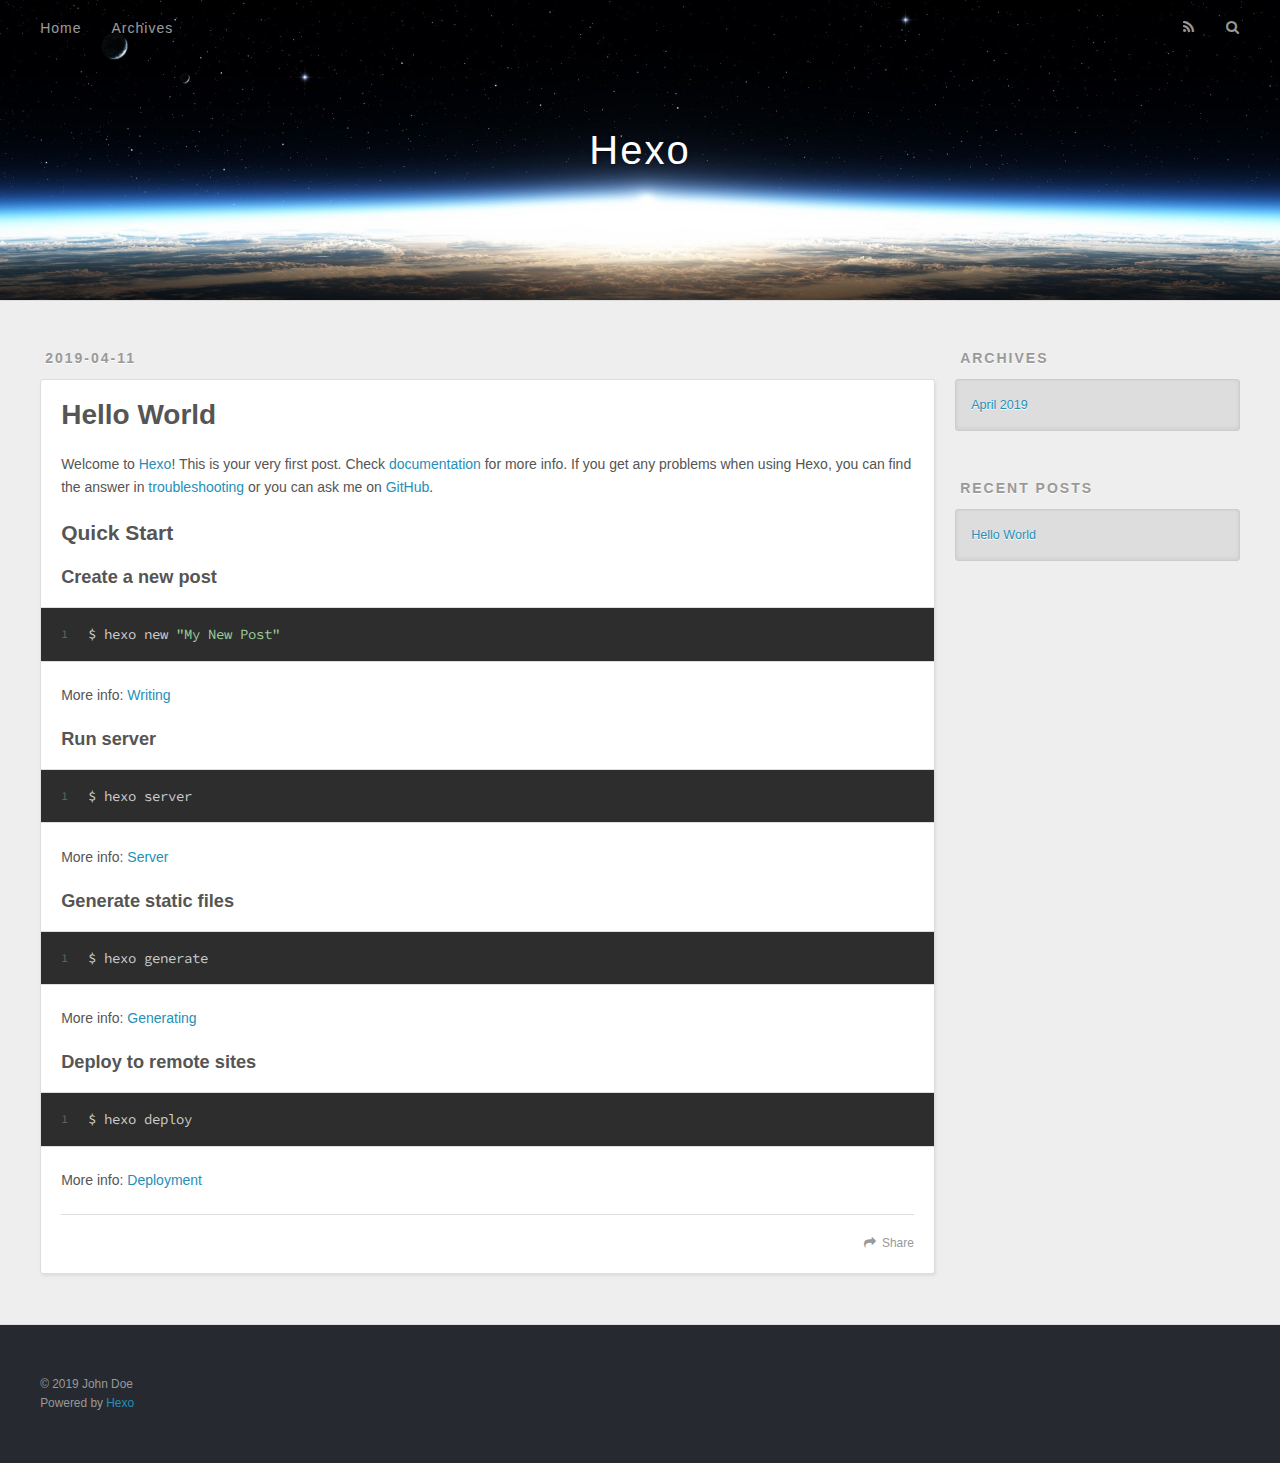
==== index.html @ 02d186f2 "Site updated: 2019-04-11 17:35:44" ====
<!DOCTYPE html>
<html>
<head><meta name="generator" content="Hexo 3.8.0">
  <meta charset="utf-8">
  

  
  <title>Hexo</title>
  <meta name="viewport" content="width=device-width, initial-scale=1, maximum-scale=1">
  <meta property="og:type" content="website">
<meta property="og:title" content="Hexo">
<meta property="og:url" content="http://yoursite.com/index.html">
<meta property="og:site_name" content="Hexo">
<meta property="og:locale" content="default">
<meta name="twitter:card" content="summary">
<meta name="twitter:title" content="Hexo">
  
    <link rel="alternate" href="/atom.xml" title="Hexo" type="application/atom+xml">
  
  
    <link rel="icon" href="/favicon.png">
  
  
    <link href="//fonts.googleapis.com/css?family=Source+Code+Pro" rel="stylesheet" type="text/css">
  
  <link rel="stylesheet" href="/css/style.css">
</head>
</html>
<body>
  <div id="container">
    <div id="wrap">
      <header id="header">
  <div id="banner"></div>
  <div id="header-outer" class="outer">
    <div id="header-title" class="inner">
      <h1 id="logo-wrap">
        <a href="/" id="logo">Hexo</a>
      </h1>
      
    </div>
    <div id="header-inner" class="inner">
      <nav id="main-nav">
        <a id="main-nav-toggle" class="nav-icon"></a>
        
          <a class="main-nav-link" href="/">Home</a>
        
          <a class="main-nav-link" href="/archives">Archives</a>
        
      </nav>
      <nav id="sub-nav">
        
          <a id="nav-rss-link" class="nav-icon" href="/atom.xml" title="RSS Feed"></a>
        
        <a id="nav-search-btn" class="nav-icon" title="Search"></a>
      </nav>
      <div id="search-form-wrap">
        <form action="//google.com/search" method="get" accept-charset="UTF-8" class="search-form"><input type="search" name="q" class="search-form-input" placeholder="Search"><button type="submit" class="search-form-submit">&#xF002;</button><input type="hidden" name="sitesearch" value="http://yoursite.com"></form>
      </div>
    </div>
  </div>
</header>
      <div class="outer">
        <section id="main">
  
    <article id="post-hello-world" class="article article-type-post" itemscope itemprop="blogPost">
  <div class="article-meta">
    <a href="/2019/04/11/hello-world/" class="article-date">
  <time datetime="2019-04-11T09:15:13.327Z" itemprop="datePublished">2019-04-11</time>
</a>
    
  </div>
  <div class="article-inner">
    
    
      <header class="article-header">
        
  
    <h1 itemprop="name">
      <a class="article-title" href="/2019/04/11/hello-world/">Hello World</a>
    </h1>
  

      </header>
    
    <div class="article-entry" itemprop="articleBody">
      
        <p>Welcome to <a href="https://hexo.io/" target="_blank" rel="noopener">Hexo</a>! This is your very first post. Check <a href="https://hexo.io/docs/" target="_blank" rel="noopener">documentation</a> for more info. If you get any problems when using Hexo, you can find the answer in <a href="https://hexo.io/docs/troubleshooting.html" target="_blank" rel="noopener">troubleshooting</a> or you can ask me on <a href="https://github.com/hexojs/hexo/issues" target="_blank" rel="noopener">GitHub</a>.</p>
<h2 id="Quick-Start"><a href="#Quick-Start" class="headerlink" title="Quick Start"></a>Quick Start</h2><h3 id="Create-a-new-post"><a href="#Create-a-new-post" class="headerlink" title="Create a new post"></a>Create a new post</h3><figure class="highlight bash"><table><tr><td class="gutter"><pre><span class="line">1</span><br></pre></td><td class="code"><pre><span class="line">$ hexo new <span class="string">"My New Post"</span></span><br></pre></td></tr></table></figure>
<p>More info: <a href="https://hexo.io/docs/writing.html" target="_blank" rel="noopener">Writing</a></p>
<h3 id="Run-server"><a href="#Run-server" class="headerlink" title="Run server"></a>Run server</h3><figure class="highlight bash"><table><tr><td class="gutter"><pre><span class="line">1</span><br></pre></td><td class="code"><pre><span class="line">$ hexo server</span><br></pre></td></tr></table></figure>
<p>More info: <a href="https://hexo.io/docs/server.html" target="_blank" rel="noopener">Server</a></p>
<h3 id="Generate-static-files"><a href="#Generate-static-files" class="headerlink" title="Generate static files"></a>Generate static files</h3><figure class="highlight bash"><table><tr><td class="gutter"><pre><span class="line">1</span><br></pre></td><td class="code"><pre><span class="line">$ hexo generate</span><br></pre></td></tr></table></figure>
<p>More info: <a href="https://hexo.io/docs/generating.html" target="_blank" rel="noopener">Generating</a></p>
<h3 id="Deploy-to-remote-sites"><a href="#Deploy-to-remote-sites" class="headerlink" title="Deploy to remote sites"></a>Deploy to remote sites</h3><figure class="highlight bash"><table><tr><td class="gutter"><pre><span class="line">1</span><br></pre></td><td class="code"><pre><span class="line">$ hexo deploy</span><br></pre></td></tr></table></figure>
<p>More info: <a href="https://hexo.io/docs/deployment.html" target="_blank" rel="noopener">Deployment</a></p>

      
    </div>
    <footer class="article-footer">
      <a data-url="http://yoursite.com/2019/04/11/hello-world/" data-id="cjucfrqxg00007n3fq38rl3dd" class="article-share-link">Share</a>
      
      
    </footer>
  </div>
  
</article>


  


</section>
        
          <aside id="sidebar">
  
    

  
    

  
    
  
    
  <div class="widget-wrap">
    <h3 class="widget-title">Archives</h3>
    <div class="widget">
      <ul class="archive-list"><li class="archive-list-item"><a class="archive-list-link" href="/archives/2019/04/">April 2019</a></li></ul>
    </div>
  </div>


  
    
  <div class="widget-wrap">
    <h3 class="widget-title">Recent Posts</h3>
    <div class="widget">
      <ul>
        
          <li>
            <a href="/2019/04/11/hello-world/">Hello World</a>
          </li>
        
      </ul>
    </div>
  </div>

  
</aside>
        
      </div>
      <footer id="footer">
  
  <div class="outer">
    <div id="footer-info" class="inner">
      &copy; 2019 John Doe<br>
      Powered by <a href="http://hexo.io/" target="_blank">Hexo</a>
    </div>
  </div>
</footer>
    </div>
    <nav id="mobile-nav">
  
    <a href="/" class="mobile-nav-link">Home</a>
  
    <a href="/archives" class="mobile-nav-link">Archives</a>
  
</nav>
    

<script src="//ajax.googleapis.com/ajax/libs/jquery/2.0.3/jquery.min.js"></script>


  <link rel="stylesheet" href="/fancybox/jquery.fancybox.css">
  <script src="/fancybox/jquery.fancybox.pack.js"></script>


<script src="/js/script.js"></script>



  </div>
</body>
</html>
---- css/style.css ----
body {
  width: 100%;
}
body:before,
body:after {
  content: "";
  display: table;
}
body:after {
  clear: both;
}
html,
body,
div,
span,
applet,
object,
iframe,
h1,
h2,
h3,
h4,
h5,
h6,
p,
blockquote,
pre,
a,
abbr,
acronym,
address,
big,
cite,
code,
del,
dfn,
em,
img,
ins,
kbd,
q,
s,
samp,
small,
strike,
strong,
sub,
sup,
tt,
var,
dl,
dt,
dd,
ol,
ul,
li,
fieldset,
form,
label,
legend,
table,
caption,
tbody,
tfoot,
thead,
tr,
th,
td {
  margin: 0;
  padding: 0;
  border: 0;
  outline: 0;
  font-weight: inherit;
  font-style: inherit;
  font-family: inherit;
  font-size: 100%;
  vertical-align: baseline;
}
body {
  line-height: 1;
  color: #000;
  background: #fff;
}
ol,
ul {
  list-style: none;
}
table {
  border-collapse: separate;
  border-spacing: 0;
  vertical-align: middle;
}
caption,
th,
td {
  text-align: left;
  font-weight: normal;
  vertical-align: middle;
}
a img {
  border: none;
}
input,
button {
  margin: 0;
  padding: 0;
}
input::-moz-focus-inner,
button::-moz-focus-inner {
  border: 0;
  padding: 0;
}
@font-face {
  font-family: FontAwesome;
  font-style: normal;
  font-weight: normal;
  src: url("fonts/fontawesome-webfont.eot?v=#4.0.3");
  src: url("fonts/fontawesome-webfont.eot?#iefix&v=#4.0.3") format("embedded-opentype"), url("fonts/fontawesome-webfont.woff?v=#4.0.3") format("woff"), url("fonts/fontawesome-webfont.ttf?v=#4.0.3") format("truetype"), url("fonts/fontawesome-webfont.svg#fontawesomeregular?v=#4.0.3") format("svg");
}
html,
body,
#container {
  height: 100%;
}
body {
  background: #eee;
  font: 14px -apple-system, BlinkMacSystemFont, "Segoe UI", "Roboto", "Oxygen", "Ubuntu", "Cantarell", "Fira Sans", "Droid Sans", "Helvetica Neue", sans-serif;
  -webkit-text-size-adjust: 100%;
}
.outer {
  max-width: 1220px;
  margin: 0 auto;
  padding: 0 20px;
}
.outer:before,
.outer:after {
  content: "";
  display: table;
}
.outer:after {
  clear: both;
}
.inner {
  display: inline;
  float: left;
  width: 98.33333333333333%;
  margin: 0 0.833333333333333%;
}
.left,
.alignleft {
  float: left;
}
.right,
.alignright {
  float: right;
}
.clear {
  clear: both;
}
#container {
  position: relative;
}
.mobile-nav-on {
  overflow: hidden;
}
#wrap {
  height: 100%;
  width: 100%;
  position: absolute;
  top: 0;
  left: 0;
  -webkit-transition: 0.2s ease-out;
  -moz-transition: 0.2s ease-out;
  -ms-transition: 0.2s ease-out;
  transition: 0.2s ease-out;
  z-index: 1;
  background: #eee;
}
.mobile-nav-on #wrap {
  left: 280px;
}
@media screen and (min-width: 768px) {
  #main {
    display: inline;
    float: left;
    width: 73.33333333333333%;
    margin: 0 0.833333333333333%;
  }
}
.article-date,
.article-category-link,
.archive-year,
.widget-title {
  text-decoration: none;
  text-transform: uppercase;
  letter-spacing: 2px;
  color: #999;
  margin-bottom: 1em;
  margin-left: 5px;
  line-height: 1em;
  text-shadow: 0 1px #fff;
  font-weight: bold;
}
.article-inner,
.archive-article-inner {
  background: #fff;
  -webkit-box-shadow: 1px 2px 3px #ddd;
  box-shadow: 1px 2px 3px #ddd;
  border: 1px solid #ddd;
  border-radius: 3px;
}
.article-entry h1,
.widget h1 {
  font-size: 2em;
}
.article-entry h2,
.widget h2 {
  font-size: 1.5em;
}
.article-entry h3,
.widget h3 {
  font-size: 1.3em;
}
.article-entry h4,
.widget h4 {
  font-size: 1.2em;
}
.article-entry h5,
.widget h5 {
  font-size: 1em;
}
.article-entry h6,
.widget h6 {
  font-size: 1em;
  color: #999;
}
.article-entry hr,
.widget hr {
  border: 1px dashed #ddd;
}
.article-entry strong,
.widget strong {
  font-weight: bold;
}
.article-entry em,
.widget em,
.article-entry cite,
.widget cite {
  font-style: italic;
}
.article-entry sup,
.widget sup,
.article-entry sub,
.widget sub {
  font-size: 0.75em;
  line-height: 0;
  position: relative;
  vertical-align: baseline;
}
.article-entry sup,
.widget sup {
  top: -0.5em;
}
.article-entry sub,
.widget sub {
  bottom: -0.2em;
}
.article-entry small,
.widget small {
  font-size: 0.85em;
}
.article-entry acronym,
.widget acronym,
.article-entry abbr,
.widget abbr {
  border-bottom: 1px dotted;
}
.article-entry ul,
.widget ul,
.article-entry ol,
.widget ol,
.article-entry dl,
.widget dl {
  margin: 0 20px;
  line-height: 1.6em;
}
.article-entry ul ul,
.widget ul ul,
.article-entry ol ul,
.widget ol ul,
.article-entry ul ol,
.widget ul ol,
.article-entry ol ol,
.widget ol ol {
  margin-top: 0;
  margin-bottom: 0;
}
.article-entry ul,
.widget ul {
  list-style: disc;
}
.article-entry ol,
.widget ol {
  list-style: decimal;
}
.article-entry dt,
.widget dt {
  font-weight: bold;
}
#header {
  height: 300px;
  position: relative;
  border-bottom: 1px solid #ddd;
}
#header:before,
#header:after {
  content: "";
  position: absolute;
  left: 0;
  right: 0;
  height: 40px;
}
#header:before {
  top: 0;
  background: -webkit-linear-gradient(rgba(0,0,0,0.2), transparent);
  background: -moz-linear-gradient(rgba(0,0,0,0.2), transparent);
  background: -ms-linear-gradient(rgba(0,0,0,0.2), transparent);
  background: linear-gradient(rgba(0,0,0,0.2), transparent);
}
#header:after {
  bottom: 0;
  background: -webkit-linear-gradient(transparent, rgba(0,0,0,0.2));
  background: -moz-linear-gradient(transparent, rgba(0,0,0,0.2));
  background: -ms-linear-gradient(transparent, rgba(0,0,0,0.2));
  background: linear-gradient(transparent, rgba(0,0,0,0.2));
}
#header-outer {
  height: 100%;
  position: relative;
}
#header-inner {
  position: relative;
  overflow: hidden;
}
#banner {
  position: absolute;
  top: 0;
  left: 0;
  width: 100%;
  height: 100%;
  background: url("images/banner.jpg") center #000;
  -webkit-background-size: cover;
  -moz-background-size: cover;
  background-size: cover;
  z-index: -1;
}
#header-title {
  text-align: center;
  height: 40px;
  position: absolute;
  top: 50%;
  left: 0;
  margin-top: -20px;
}
#logo,
#subtitle {
  text-decoration: none;
  color: #fff;
  font-weight: 300;
  text-shadow: 0 1px 4px rgba(0,0,0,0.3);
}
#logo {
  font-size: 40px;
  line-height: 40px;
  letter-spacing: 2px;
}
#subtitle {
  font-size: 16px;
  line-height: 16px;
  letter-spacing: 1px;
}
#subtitle-wrap {
  margin-top: 16px;
}
#main-nav {
  float: left;
  margin-left: -15px;
}
.nav-icon,
.main-nav-link {
  float: left;
  color: #fff;
  opacity: 0.6;
  text-decoration: none;
  text-shadow: 0 1px rgba(0,0,0,0.2);
  -webkit-transition: opacity 0.2s;
  -moz-transition: opacity 0.2s;
  -ms-transition: opacity 0.2s;
  transition: opacity 0.2s;
  display: block;
  padding: 20px 15px;
}
.nav-icon:hover,
.main-nav-link:hover {
  opacity: 1;
}
.nav-icon {
  font-family: FontAwesome;
  text-align: center;
  font-size: 14px;
  width: 14px;
  height: 14px;
  padding: 20px 15px;
  position: relative;
  cursor: pointer;
}
.main-nav-link {
  font-weight: 300;
  letter-spacing: 1px;
}
@media screen and (max-width: 479px) {
  .main-nav-link {
    display: none;
  }
}
#main-nav-toggle {
  display: none;
}
#main-nav-toggle:before {
  content: "\f0c9";
}
@media screen and (max-width: 479px) {
  #main-nav-toggle {
    display: block;
  }
}
#sub-nav {
  float: right;
  margin-right: -15px;
}
#nav-rss-link:before {
  content: "\f09e";
}
#nav-search-btn:before {
  content: "\f002";
}
#search-form-wrap {
  position: absolute;
  top: 15px;
  width: 150px;
  height: 30px;
  right: -150px;
  opacity: 0;
  -webkit-transition: 0.2s ease-out;
  -moz-transition: 0.2s ease-out;
  -ms-transition: 0.2s ease-out;
  transition: 0.2s ease-out;
}
#search-form-wrap.on {
  opacity: 1;
  right: 0;
}
@media screen and (max-width: 479px) {
  #search-form-wrap {
    width: 100%;
    right: -100%;
  }
}
.search-form {
  position: absolute;
  top: 0;
  left: 0;
  right: 0;
  background: #fff;
  padding: 5px 15px;
  border-radius: 15px;
  -webkit-box-shadow: 0 0 10px rgba(0,0,0,0.3);
  box-shadow: 0 0 10px rgba(0,0,0,0.3);
}
.search-form-input {
  border: none;
  background: none;
  color: #555;
  width: 100%;
  font: 13px -apple-system, BlinkMacSystemFont, "Segoe UI", "Roboto", "Oxygen", "Ubuntu", "Cantarell", "Fira Sans", "Droid Sans", "Helvetica Neue", sans-serif;
  outline: none;
}
.search-form-input::-webkit-search-results-decoration,
.search-form-input::-webkit-search-cancel-button {
  -webkit-appearance: none;
}
.search-form-submit {
  position: absolute;
  top: 50%;
  right: 10px;
  margin-top: -7px;
  font: 13px FontAwesome;
  border: none;
  background: none;
  color: #bbb;
  cursor: pointer;
}
.search-form-submit:hover,
.search-form-submit:focus {
  color: #777;
}
.article {
  margin: 50px 0;
}
.article-inner {
  overflow: hidden;
}
.article-meta:before,
.article-meta:after {
  content: "";
  display: table;
}
.article-meta:after {
  clear: both;
}
.article-date {
  float: left;
}
.article-category {
  float: left;
  line-height: 1em;
  color: #ccc;
  text-shadow: 0 1px #fff;
  margin-left: 8px;
}
.article-category:before {
  content: "\2022";
}
.article-category-link {
  margin: 0 12px 1em;
}
.article-header {
  padding: 20px 20px 0;
}
.article-title {
  text-decoration: none;
  font-size: 2em;
  font-weight: bold;
  color: #555;
  line-height: 1.1em;
  -webkit-transition: color 0.2s;
  -moz-transition: color 0.2s;
  -ms-transition: color 0.2s;
  transition: color 0.2s;
}
a.article-title:hover {
  color: #258fb8;
}
.article-entry {
  color: #555;
  padding: 0 20px;
}
.article-entry:before,
.article-entry:after {
  content: "";
  display: table;
}
.article-entry:after {
  clear: both;
}
.article-entry p,
.article-entry table {
  line-height: 1.6em;
  margin: 1.6em 0;
}
.article-entry h1,
.article-entry h2,
.article-entry h3,
.article-entry h4,
.article-entry h5,
.article-entry h6 {
  font-weight: bold;
}
.article-entry h1,
.article-entry h2,
.article-entry h3,
.article-entry h4,
.article-entry h5,
.article-entry h6 {
  line-height: 1.1em;
  margin: 1.1em 0;
}
.article-entry a {
  color: #258fb8;
  text-decoration: none;
}
.article-entry a:hover {
  text-decoration: underline;
}
.article-entry ul,
.article-entry ol,
.article-entry dl {
  margin-top: 1.6em;
  margin-bottom: 1.6em;
}
.article-entry img,
.article-entry video {
  max-width: 100%;
  height: auto;
  display: block;
  margin: auto;
}
.article-entry iframe {
  border: none;
}
.article-entry table {
  width: 100%;
  border-collapse: collapse;
  border-spacing: 0;
}
.article-entry th {
  font-weight: bold;
  border-bottom: 3px solid #ddd;
  padding-bottom: 0.5em;
}
.article-entry td {
  border-bottom: 1px solid #ddd;
  padding: 10px 0;
}
.article-entry blockquote {
  font-family: Georgia, "Times New Roman", serif;
  font-size: 1.4em;
  margin: 1.6em 20px;
  text-align: center;
}
.article-entry blockquote footer {
  font-size: 14px;
  margin: 1.6em 0;
  font-family: -apple-system, BlinkMacSystemFont, "Segoe UI", "Roboto", "Oxygen", "Ubuntu", "Cantarell", "Fira Sans", "Droid Sans", "Helvetica Neue", sans-serif;
}
.article-entry blockquote footer cite:before {
  content: "—";
  padding: 0 0.5em;
}
.article-entry .pullquote {
  text-align: left;
  width: 45%;
  margin: 0;
}
.article-entry .pullquote.left {
  margin-left: 0.5em;
  margin-right: 1em;
}
.article-entry .pullquote.right {
  margin-right: 0.5em;
  margin-left: 1em;
}
.article-entry .caption {
  color: #999;
  display: block;
  font-size: 0.9em;
  margin-top: 0.5em;
  position: relative;
  text-align: center;
}
.article-entry .video-container {
  position: relative;
  padding-top: 56.25%;
  height: 0;
  overflow: hidden;
}
.article-entry .video-container iframe,
.article-entry .video-container object,
.article-entry .video-container embed {
  position: absolute;
  top: 0;
  left: 0;
  width: 100%;
  height: 100%;
  margin-top: 0;
}
.article-more-link a {
  display: inline-block;
  line-height: 1em;
  padding: 6px 15px;
  border-radius: 15px;
  background: #eee;
  color: #999;
  text-shadow: 0 1px #fff;
  text-decoration: none;
}
.article-more-link a:hover {
  background: #258fb8;
  color: #fff;
  text-decoration: none;
  text-shadow: 0 1px #1e7293;
}
.article-footer {
  font-size: 0.85em;
  line-height: 1.6em;
  border-top: 1px solid #ddd;
  padding-top: 1.6em;
  margin: 0 20px 20px;
}
.article-footer:before,
.article-footer:after {
  content: "";
  display: table;
}
.article-footer:after {
  clear: both;
}
.article-footer a {
  color: #999;
  text-decoration: none;
}
.article-footer a:hover {
  color: #555;
}
.article-tag-list-item {
  float: left;
  margin-right: 10px;
}
.article-tag-list-link:before {
  content: "#";
}
.article-comment-link {
  float: right;
}
.article-comment-link:before {
  content: "\f075";
  font-family: FontAwesome;
  padding-right: 8px;
}
.article-share-link {
  cursor: pointer;
  float: right;
  margin-left: 20px;
}
.article-share-link:before {
  content: "\f064";
  font-family: FontAwesome;
  padding-right: 6px;
}
#article-nav {
  position: relative;
}
#article-nav:before,
#article-nav:after {
  content: "";
  display: table;
}
#article-nav:after {
  clear: both;
}
@media screen and (min-width: 768px) {
  #article-nav {
    margin: 50px 0;
  }
  #article-nav:before {
    width: 8px;
    height: 8px;
    position: absolute;
    top: 50%;
    left: 50%;
    margin-top: -4px;
    margin-left: -4px;
    content: "";
    border-radius: 50%;
    background: #ddd;
    -webkit-box-shadow: 0 1px 2px #fff;
    box-shadow: 0 1px 2px #fff;
  }
}
.article-nav-link-wrap {
  text-decoration: none;
  text-shadow: 0 1px #fff;
  color: #999;
  -webkit-box-sizing: border-box;
  -moz-box-sizing: border-box;
  box-sizing: border-box;
  margin-top: 50px;
  text-align: center;
  display: block;
}
.article-nav-link-wrap:hover {
  color: #555;
}
@media screen and (min-width: 768px) {
  .article-nav-link-wrap {
    width: 50%;
    margin-top: 0;
  }
}
@media screen and (min-width: 768px) {
  #article-nav-newer {
    float: left;
    text-align: right;
    padding-right: 20px;
  }
}
@media screen and (min-width: 768px) {
  #article-nav-older {
    float: right;
    text-align: left;
    padding-left: 20px;
  }
}
.article-nav-caption {
  text-transform: uppercase;
  letter-spacing: 2px;
  color: #ddd;
  line-height: 1em;
  font-weight: bold;
}
#article-nav-newer .article-nav-caption {
  margin-right: -2px;
}
.article-nav-title {
  font-size: 0.85em;
  line-height: 1.6em;
  margin-top: 0.5em;
}
.article-share-box {
  position: absolute;
  display: none;
  background: #fff;
  -webkit-box-shadow: 1px 2px 10px rgba(0,0,0,0.2);
  box-shadow: 1px 2px 10px rgba(0,0,0,0.2);
  border-radius: 3px;
  margin-left: -145px;
  overflow: hidden;
  z-index: 1;
}
.article-share-box.on {
  display: block;
}
.article-share-input {
  width: 100%;
  background: none;
  -webkit-box-sizing: border-box;
  -moz-box-sizing: border-box;
  box-sizing: border-box;
  font: 14px -apple-system, BlinkMacSystemFont, "Segoe UI", "Roboto", "Oxygen", "Ubuntu", "Cantarell", "Fira Sans", "Droid Sans", "Helvetica Neue", sans-serif;
  padding: 0 15px;
  color: #555;
  outline: none;
  border: 1px solid #ddd;
  border-radius: 3px 3px 0 0;
  height: 36px;
  line-height: 36px;
}
.article-share-links {
  background: #eee;
}
.article-share-links:before,
.article-share-links:after {
  content: "";
  display: table;
}
.article-share-links:after {
  clear: both;
}
.article-share-twitter,
.article-share-facebook,
.article-share-pinterest,
.article-share-google {
  width: 50px;
  height: 36px;
  display: block;
  float: left;
  position: relative;
  color: #999;
  text-shadow: 0 1px #fff;
}
.article-share-twitter:before,
.article-share-facebook:before,
.article-share-pinterest:before,
.article-share-google:before {
  font-size: 20px;
  font-family: FontAwesome;
  width: 20px;
  height: 20px;
  position: absolute;
  top: 50%;
  left: 50%;
  margin-top: -10px;
  margin-left: -10px;
  text-align: center;
}
.article-share-twitter:hover,
.article-share-facebook:hover,
.article-share-pinterest:hover,
.article-share-google:hover {
  color: #fff;
}
.article-share-twitter:before {
  content: "\f099";
}
.article-share-twitter:hover {
  background: #00aced;
  text-shadow: 0 1px #008abe;
}
.article-share-facebook:before {
  content: "\f09a";
}
.article-share-facebook:hover {
  background: #3b5998;
  text-shadow: 0 1px #2f477a;
}
.article-share-pinterest:before {
  content: "\f0d2";
}
.article-share-pinterest:hover {
  background: #cb2027;
  text-shadow: 0 1px #a21a1f;
}
.article-share-google:before {
  content: "\f0d5";
}
.article-share-google:hover {
  background: #dd4b39;
  text-shadow: 0 1px #be3221;
}
.article-gallery {
  background: #000;
  position: relative;
}
.article-gallery-photos {
  position: relative;
  overflow: hidden;
}
.article-gallery-img {
  display: none;
  max-width: 100%;
}
.article-gallery-img:first-child {
  display: block;
}
.article-gallery-img.loaded {
  position: absolute;
  display: block;
}
.article-gallery-img img {
  display: block;
  max-width: 100%;
  margin: 0 auto;
}
#comments {
  background: #fff;
  -webkit-box-shadow: 1px 2px 3px #ddd;
  box-shadow: 1px 2px 3px #ddd;
  padding: 20px;
  border: 1px solid #ddd;
  border-radius: 3px;
  margin: 50px 0;
}
#comments a {
  color: #258fb8;
}
.archives-wrap {
  margin: 50px 0;
}
.archives:before,
.archives:after {
  content: "";
  display: table;
}
.archives:after {
  clear: both;
}
.archive-year-wrap {
  margin-bottom: 1em;
}
.archives {
  -webkit-column-gap: 10px;
  -moz-column-gap: 10px;
  column-gap: 10px;
}
@media screen and (min-width: 480px) and (max-width: 767px) {
  .archives {
    -webkit-column-count: 2;
    -moz-column-count: 2;
    column-count: 2;
  }
}
@media screen and (min-width: 768px) {
  .archives {
    -webkit-column-count: 3;
    -moz-column-count: 3;
    column-count: 3;
  }
}
.archive-article {
  -webkit-column-break-inside: avoid;
  page-break-inside: avoid;
  overflow: hidden;
  break-inside: avoid-column;
}
.archive-article-inner {
  padding: 10px;
  margin-bottom: 15px;
}
.archive-article-title {
  text-decoration: none;
  font-weight: bold;
  color: #555;
  -webkit-transition: color 0.2s;
  -moz-transition: color 0.2s;
  -ms-transition: color 0.2s;
  transition: color 0.2s;
  line-height: 1.6em;
}
.archive-article-title:hover {
  color: #258fb8;
}
.archive-article-footer {
  margin-top: 1em;
}
.archive-article-date {
  color: #999;
  text-decoration: none;
  font-size: 0.85em;
  line-height: 1em;
  margin-bottom: 0.5em;
  display: block;
}
#page-nav {
  margin: 50px auto;
  background: #fff;
  -webkit-box-shadow: 1px 2px 3px #ddd;
  box-shadow: 1px 2px 3px #ddd;
  border: 1px solid #ddd;
  border-radius: 3px;
  text-align: center;
  color: #999;
  overflow: hidden;
}
#page-nav:before,
#page-nav:after {
  content: "";
  display: table;
}
#page-nav:after {
  clear: both;
}
#page-nav a,
#page-nav span {
  padding: 10px 20px;
  line-height: 1;
  height: 2ex;
}
#page-nav a {
  color: #999;
  text-decoration: none;
}
#page-nav a:hover {
  background: #999;
  color: #fff;
}
#page-nav .prev {
  float: left;
}
#page-nav .next {
  float: right;
}
#page-nav .page-number {
  display: inline-block;
}
@media screen and (max-width: 479px) {
  #page-nav .page-number {
    display: none;
  }
}
#page-nav .current {
  color: #555;
  font-weight: bold;
}
#page-nav .space {
  color: #ddd;
}
#footer {
  background: #262a30;
  padding: 50px 0;
  border-top: 1px solid #ddd;
  color: #999;
}
#footer a {
  color: #258fb8;
  text-decoration: none;
}
#footer a:hover {
  text-decoration: underline;
}
#footer-info {
  line-height: 1.6em;
  font-size: 0.85em;
}
.article-entry pre,
.article-entry .highlight {
  background: #2d2d2d;
  margin: 0 -20px;
  padding: 15px 20px;
  border-style: solid;
  border-color: #ddd;
  border-width: 1px 0;
  overflow: auto;
  color: #ccc;
  line-height: 22.400000000000002px;
}
.article-entry .highlight .gutter pre,
.article-entry .gist .gist-file .gist-data .line-numbers {
  color: #666;
  font-size: 0.85em;
}
.article-entry pre,
.article-entry code {
  font-family: "Source Code Pro", Consolas, Monaco, Menlo, Consolas, monospace;
}
.article-entry code {
  background: #eee;
  text-shadow: 0 1px #fff;
  padding: 0 0.3em;
}
.article-entry pre code {
  background: none;
  text-shadow: none;
  padding: 0;
}
.article-entry .highlight pre {
  border: none;
  margin: 0;
  padding: 0;
}
.article-entry .highlight table {
  margin: 0;
  width: auto;
}
.article-entry .highlight td {
  border: none;
  padding: 0;
}
.article-entry .highlight figcaption {
  font-size: 0.85em;
  color: #999;
  line-height: 1em;
  margin-bottom: 1em;
}
.article-entry .highlight figcaption:before,
.article-entry .highlight figcaption:after {
  content: "";
  display: table;
}
.article-entry .highlight figcaption:after {
  clear: both;
}
.article-entry .highlight figcaption a {
  float: right;
}
.article-entry .highlight .gutter pre {
  text-align: right;
  padding-right: 20px;
}
.article-entry .highlight .line {
  height: 22.400000000000002px;
}
.article-entry .highlight .line.marked {
  background: #515151;
}
.article-entry .gist {
  margin: 0 -20px;
  border-style: solid;
  border-color: #ddd;
  border-width: 1px 0;
  background: #2d2d2d;
  padding: 15px 20px 15px 0;
}
.article-entry .gist .gist-file {
  border: none;
  font-family: "Source Code Pro", Consolas, Monaco, Menlo, Consolas, monospace;
  margin: 0;
}
.article-entry .gist .gist-file .gist-data {
  background: none;
  border: none;
}
.article-entry .gist .gist-file .gist-data .line-numbers {
  background: none;
  border: none;
  padding: 0 20px 0 0;
}
.article-entry .gist .gist-file .gist-data .line-data {
  padding: 0 !important;
}
.article-entry .gist .gist-file .highlight {
  margin: 0;
  padding: 0;
  border: none;
}
.article-entry .gist .gist-file .gist-meta {
  background: #2d2d2d;
  color: #999;
  font: 0.85em -apple-system, BlinkMacSystemFont, "Segoe UI", "Roboto", "Oxygen", "Ubuntu", "Cantarell", "Fira Sans", "Droid Sans", "Helvetica Neue", sans-serif;
  text-shadow: 0 0;
  padding: 0;
  margin-top: 1em;
  margin-left: 20px;
}
.article-entry .gist .gist-file .gist-meta a {
  color: #258fb8;
  font-weight: normal;
}
.article-entry .gist .gist-file .gist-meta a:hover {
  text-decoration: underline;
}
pre .comment,
pre .title {
  color: #999;
}
pre .variable,
pre .attribute,
pre .tag,
pre .regexp,
pre .ruby .constant,
pre .xml .tag .title,
pre .xml .pi,
pre .xml .doctype,
pre .html .doctype,
pre .css .id,
pre .css .class,
pre .css .pseudo {
  color: #f2777a;
}
pre .number,
pre .preprocessor,
pre .built_in,
pre .literal,
pre .params,
pre .constant {
  color: #f99157;
}
pre .class,
pre .ruby .class .title,
pre .css .rules .attribute {
  color: #9c9;
}
pre .string,
pre .value,
pre .inheritance,
pre .header,
pre .ruby .symbol,
pre .xml .cdata {
  color: #9c9;
}
pre .css .hexcolor {
  color: #6cc;
}
pre .function,
pre .python .decorator,
pre .python .title,
pre .ruby .function .title,
pre .ruby .title .keyword,
pre .perl .sub,
pre .javascript .title,
pre .coffeescript .title {
  color: #69c;
}
pre .keyword,
pre .javascript .function {
  color: #c9c;
}
@media screen and (max-width: 479px) {
  #mobile-nav {
    position: absolute;
    top: 0;
    left: 0;
    width: 280px;
    height: 100%;
    background: #191919;
    border-right: 1px solid #fff;
  }
}
@media screen and (max-width: 479px) {
  .mobile-nav-link {
    display: block;
    color: #999;
    text-decoration: none;
    padding: 15px 20px;
    font-weight: bold;
  }
  .mobile-nav-link:hover {
    color: #fff;
  }
}
@media screen and (min-width: 768px) {
  #sidebar {
    display: inline;
    float: left;
    width: 23.333333333333332%;
    margin: 0 0.833333333333333%;
  }
}
.widget-wrap {
  margin: 50px 0;
}
.widget {
  color: #777;
  text-shadow: 0 1px #fff;
  background: #ddd;
  -webkit-box-shadow: 0 -1px 4px #ccc inset;
  box-shadow: 0 -1px 4px #ccc inset;
  border: 1px solid #ccc;
  padding: 15px;
  border-radius: 3px;
}
.widget a {
  color: #258fb8;
  text-decoration: none;
}
.widget a:hover {
  text-decoration: underline;
}
.widget ul ul,
.widget ol ul,
.widget dl ul,
.widget ul ol,
.widget ol ol,
.widget dl ol,
.widget ul dl,
.widget ol dl,
.widget dl dl {
  margin-left: 15px;
  list-style: disc;
}
.widget {
  line-height: 1.6em;
  word-wrap: break-word;
  font-size: 0.9em;
}
.widget ul,
.widget ol {
  list-style: none;
  margin: 0;
}
.widget ul ul,
.widget ol ul,
.widget ul ol,
.widget ol ol {
  margin: 0 20px;
}
.widget ul ul,
.widget ol ul {
  list-style: disc;
}
.widget ul ol,
.widget ol ol {
  list-style: decimal;
}
.category-list-count,
.tag-list-count,
.archive-list-count {
  padding-left: 5px;
  color: #999;
  font-size: 0.85em;
}
.category-list-count:before,
.tag-list-count:before,
.archive-list-count:before {
  content: "(";
}
.category-list-count:after,
.tag-list-count:after,
.archive-list-count:after {
  content: ")";
}
.tagcloud a {
  margin-right: 5px;
  display: inline-block;
}
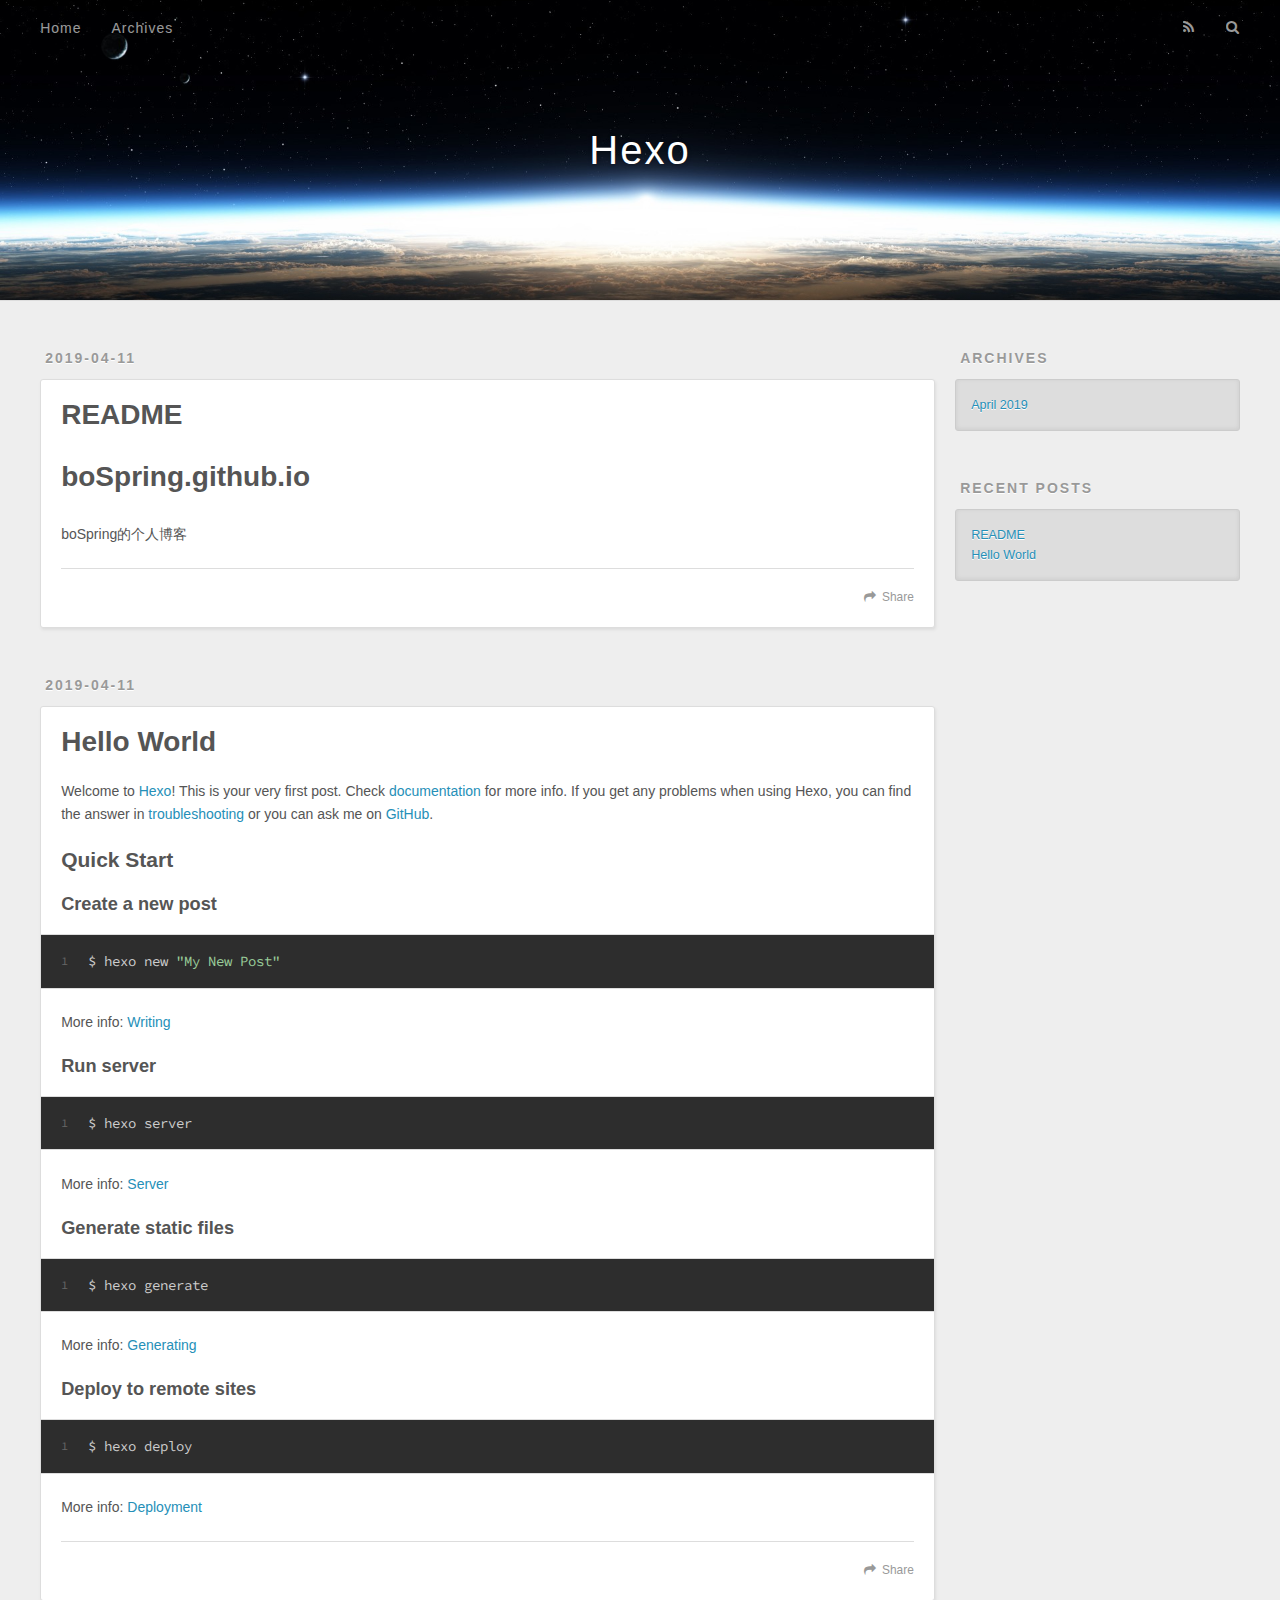
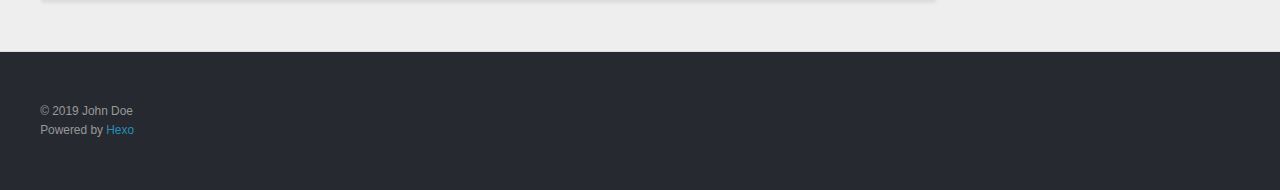
==== commit 1f5421dd: "Site updated: 2019-04-11 17:50:08" ====
--- a/index.html
+++ b/index.html
@@ -62,6 +62,43 @@
       <div class="outer">
         <section id="main">
   
+    <article id="post-README" class="article article-type-post" itemscope itemprop="blogPost">
+  <div class="article-meta">
+    <a href="/2019/04/11/README/" class="article-date">
+  <time datetime="2019-04-11T09:45:53.000Z" itemprop="datePublished">2019-04-11</time>
+</a>
+    
+  </div>
+  <div class="article-inner">
+    
+    
+      <header class="article-header">
+        
+  
+    <h1 itemprop="name">
+      <a class="article-title" href="/2019/04/11/README/">README</a>
+    </h1>
+  
+
+      </header>
+    
+    <div class="article-entry" itemprop="articleBody">
+      
+        <h1 id="boSpring-github-io"><a href="#boSpring-github-io" class="headerlink" title="boSpring.github.io"></a>boSpring.github.io</h1><p>boSpring的个人博客</p>
+
+      
+    </div>
+    <footer class="article-footer">
+      <a data-url="http://yoursite.com/2019/04/11/README/" data-id="cjucgnf0c0000ky3fq3ng7v50" class="article-share-link">Share</a>
+      
+      
+    </footer>
+  </div>
+  
+</article>
+
+
+  
     <article id="post-hello-world" class="article article-type-post" itemscope itemprop="blogPost">
   <div class="article-meta">
     <a href="/2019/04/11/hello-world/" class="article-date">
@@ -97,7 +134,7 @@
       
     </div>
     <footer class="article-footer">
-      <a data-url="http://yoursite.com/2019/04/11/hello-world/" data-id="cjucfrqxg00007n3fq38rl3dd" class="article-share-link">Share</a>
+      <a data-url="http://yoursite.com/2019/04/11/hello-world/" data-id="cjucgnf0h0001ky3fcwg86pxt" class="article-share-link">Share</a>
       
       
     </footer>
@@ -138,6 +175,10 @@
       <ul>
         
           <li>
+            <a href="/2019/04/11/README/">README</a>
+          </li>
+        
+          <li>
             <a href="/2019/04/11/hello-world/">Hello World</a>
           </li>
         
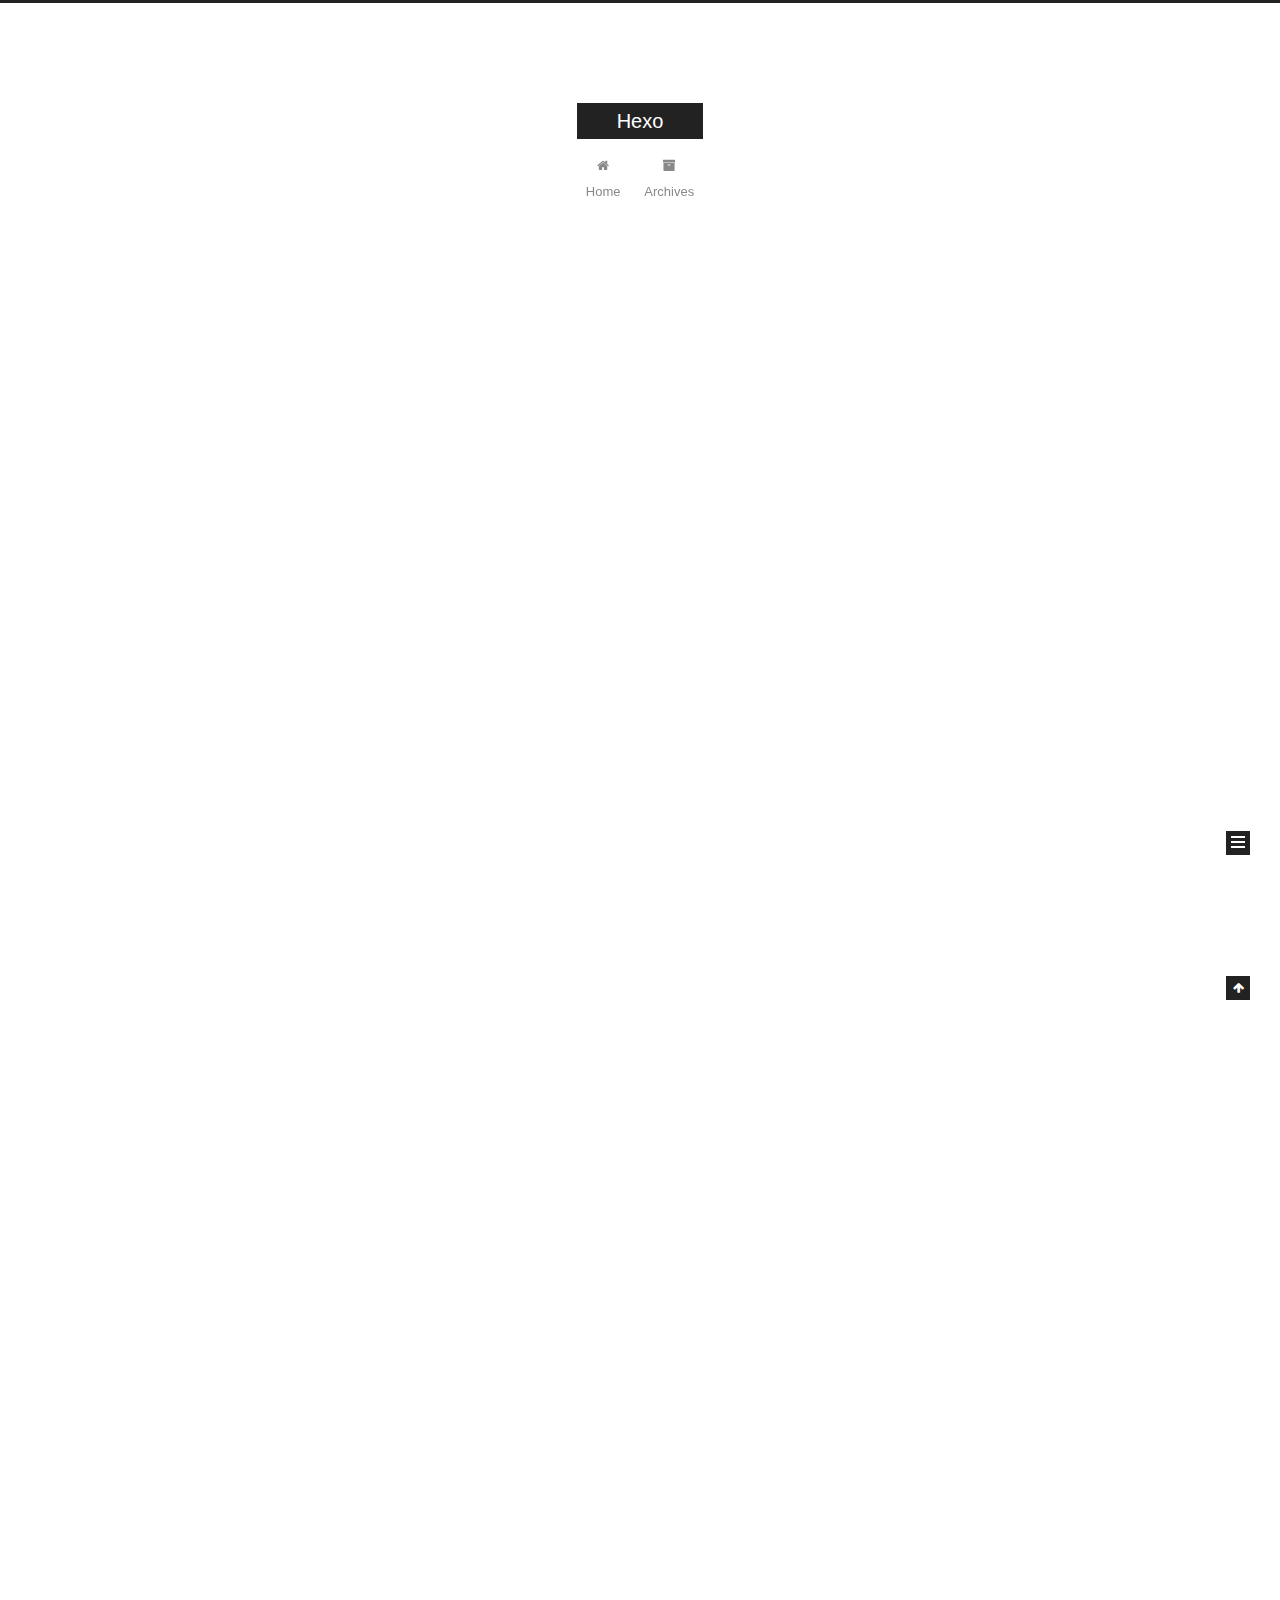
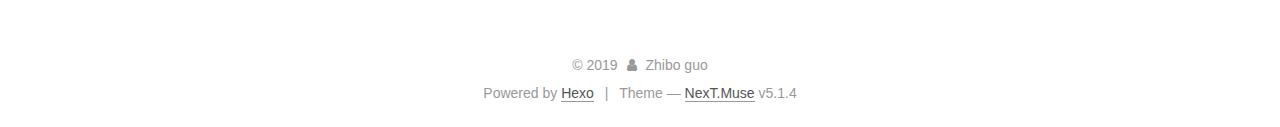
==== commit a8164c96: "Site updated: 2019-04-11 17:57:38" ====
--- a/index.html
+++ b/index.html
@@ -1,127 +1,426 @@
 <!DOCTYPE html>
-<html>
+
+
+
+  
+
+
+<html class="theme-next muse use-motion" lang="chinese">
 <head><meta name="generator" content="Hexo 3.8.0">
-  <meta charset="utf-8">
-  
-
-  
-  <title>Hexo</title>
-  <meta name="viewport" content="width=device-width, initial-scale=1, maximum-scale=1">
-  <meta property="og:type" content="website">
+  <meta charset="UTF-8">
+<meta http-equiv="X-UA-Compatible" content="IE=edge">
+<meta name="viewport" content="width=device-width, initial-scale=1, maximum-scale=1">
+<meta name="theme-color" content="#222">
+
+
+
+
+
+
+
+
+
+<meta http-equiv="Cache-Control" content="no-transform">
+<meta http-equiv="Cache-Control" content="no-siteapp">
+
+
+
+
+
+
+
+
+
+
+
+
+
+
+
+
+  
+  
+  <link href="/lib/fancybox/source/jquery.fancybox.css?v=2.1.5" rel="stylesheet" type="text/css">
+
+
+
+
+
+
+
+<link href="/lib/font-awesome/css/font-awesome.min.css?v=4.6.2" rel="stylesheet" type="text/css">
+
+<link href="/css/main.css?v=5.1.4" rel="stylesheet" type="text/css">
+
+
+  <link rel="apple-touch-icon" sizes="180x180" href="/images/apple-touch-icon-next.png?v=5.1.4">
+
+
+  <link rel="icon" type="image/png" sizes="32x32" href="/images/favicon-32x32-next.png?v=5.1.4">
+
+
+  <link rel="icon" type="image/png" sizes="16x16" href="/images/favicon-16x16-next.png?v=5.1.4">
+
+
+  <link rel="mask-icon" href="/images/logo.svg?v=5.1.4" color="#222">
+
+
+
+
+
+  <meta name="keywords" content="Hexo, NexT">
+
+
+
+
+
+
+
+
+
+
+<meta property="og:type" content="website">
 <meta property="og:title" content="Hexo">
 <meta property="og:url" content="http://yoursite.com/index.html">
 <meta property="og:site_name" content="Hexo">
-<meta property="og:locale" content="default">
+<meta property="og:locale" content="chinese">
 <meta name="twitter:card" content="summary">
 <meta name="twitter:title" content="Hexo">
-  
-    <link rel="alternate" href="/atom.xml" title="Hexo" type="application/atom+xml">
-  
-  
-    <link rel="icon" href="/favicon.png">
-  
-  
-    <link href="//fonts.googleapis.com/css?family=Source+Code+Pro" rel="stylesheet" type="text/css">
-  
-  <link rel="stylesheet" href="/css/style.css">
+
+
+
+<script type="text/javascript" id="hexo.configurations">
+  var NexT = window.NexT || {};
+  var CONFIG = {
+    root: '/',
+    scheme: 'Muse',
+    version: '5.1.4',
+    sidebar: {"position":"left","display":"post","offset":12,"b2t":false,"scrollpercent":false,"onmobile":false},
+    fancybox: true,
+    tabs: true,
+    motion: {"enable":true,"async":false,"transition":{"post_block":"fadeIn","post_header":"slideDownIn","post_body":"slideDownIn","coll_header":"slideLeftIn","sidebar":"slideUpIn"}},
+    duoshuo: {
+      userId: '0',
+      author: 'Author'
+    },
+    algolia: {
+      applicationID: '',
+      apiKey: '',
+      indexName: '',
+      hits: {"per_page":10},
+      labels: {"input_placeholder":"Search for Posts","hits_empty":"We didn't find any results for the search: ${query}","hits_stats":"${hits} results found in ${time} ms"}
+    }
+  };
+</script>
+
+
+
+  <link rel="canonical" href="http://yoursite.com/">
+
+
+
+
+
+  <title>Hexo</title>
+  
+
+
+
+
+
+
+
+
 </head>
-</html>
-<body>
-  <div id="container">
-    <div id="wrap">
-      <header id="header">
-  <div id="banner"></div>
-  <div id="header-outer" class="outer">
-    <div id="header-title" class="inner">
-      <h1 id="logo-wrap">
-        <a href="/" id="logo">Hexo</a>
-      </h1>
-      
+
+<body itemscope itemtype="http://schema.org/WebPage" lang="chinese">
+
+  
+  
+    
+  
+
+  <div class="container sidebar-position-left 
+  page-home">
+    <div class="headband"></div>
+
+    <header id="header" class="header" itemscope itemtype="http://schema.org/WPHeader">
+      <div class="header-inner"><div class="site-brand-wrapper">
+  <div class="site-meta ">
+    
+
+    <div class="custom-logo-site-title">
+      <a href="/" class="brand" rel="start">
+        <span class="logo-line-before"><i></i></span>
+        <span class="site-title">Hexo</span>
+        <span class="logo-line-after"><i></i></span>
+      </a>
     </div>
-    <div id="header-inner" class="inner">
-      <nav id="main-nav">
-        <a id="main-nav-toggle" class="nav-icon"></a>
-        
-          <a class="main-nav-link" href="/">Home</a>
-        
-          <a class="main-nav-link" href="/archives">Archives</a>
-        
-      </nav>
-      <nav id="sub-nav">
-        
-          <a id="nav-rss-link" class="nav-icon" href="/atom.xml" title="RSS Feed"></a>
-        
-        <a id="nav-search-btn" class="nav-icon" title="Search"></a>
-      </nav>
-      <div id="search-form-wrap">
-        <form action="//google.com/search" method="get" accept-charset="UTF-8" class="search-form"><input type="search" name="q" class="search-form-input" placeholder="Search"><button type="submit" class="search-form-submit">&#xF002;</button><input type="hidden" name="sitesearch" value="http://yoursite.com"></form>
-      </div>
+      
+        <p class="site-subtitle"></p>
+      
+  </div>
+
+  <div class="site-nav-toggle">
+    <button>
+      <span class="btn-bar"></span>
+      <span class="btn-bar"></span>
+      <span class="btn-bar"></span>
+    </button>
+  </div>
+</div>
+
+<nav class="site-nav">
+  
+
+  
+    <ul id="menu" class="menu">
+      
+        
+        <li class="menu-item menu-item-home">
+          <a href="/" rel="section">
+            
+              <i class="menu-item-icon fa fa-fw fa-home"></i> <br>
+            
+            Home
+          </a>
+        </li>
+      
+        
+        <li class="menu-item menu-item-archives">
+          <a href="/archives/" rel="section">
+            
+              <i class="menu-item-icon fa fa-fw fa-archive"></i> <br>
+            
+            Archives
+          </a>
+        </li>
+      
+
+      
+    </ul>
+  
+
+  
+</nav>
+
+
+
+ </div>
+    </header>
+
+    <main id="main" class="main">
+      <div class="main-inner">
+        <div class="content-wrap">
+          <div id="content" class="content">
+            
+  <section id="posts" class="posts-expand">
+    
+      
+
+  
+
+  
+  
+  
+
+  <article class="post post-type-normal" itemscope itemtype="http://schema.org/Article">
+  
+  
+  
+  <div class="post-block">
+    <link itemprop="mainEntityOfPage" href="http://yoursite.com/2019/04/11/README/">
+
+    <span hidden itemprop="author" itemscope itemtype="http://schema.org/Person">
+      <meta itemprop="name" content="Zhibo guo">
+      <meta itemprop="description" content>
+      <meta itemprop="image" content="/images/avatar.gif">
+    </span>
+
+    <span hidden itemprop="publisher" itemscope itemtype="http://schema.org/Organization">
+      <meta itemprop="name" content="Hexo">
+    </span>
+
+    
+      <header class="post-header">
+
+        
+        
+          <h1 class="post-title" itemprop="name headline">
+                
+                <a class="post-title-link" href="/2019/04/11/README/" itemprop="url">README</a></h1>
+        
+
+        <div class="post-meta">
+          <span class="post-time">
+            
+              <span class="post-meta-item-icon">
+                <i class="fa fa-calendar-o"></i>
+              </span>
+              
+                <span class="post-meta-item-text">Posted on</span>
+              
+              <time title="Post created" itemprop="dateCreated datePublished" datetime="2019-04-11T17:45:53+08:00">
+                2019-04-11
+              </time>
+            
+
+            
+
+            
+          </span>
+
+          
+
+          
+            
+          
+
+          
+          
+
+          
+
+          
+
+          
+
+        </div>
+      </header>
+    
+
+    
+    
+    
+    <div class="post-body" itemprop="articleBody">
+
+      
+      
+
+      
+        
+          
+            <h1 id="boSpring-github-io"><a href="#boSpring-github-io" class="headerlink" title="boSpring.github.io"></a>boSpring.github.io</h1><p>boSpring的个人博客</p>
+
+          
+        
+      
     </div>
-  </div>
-</header>
-      <div class="outer">
-        <section id="main">
-  
-    <article id="post-README" class="article article-type-post" itemscope itemprop="blogPost">
-  <div class="article-meta">
-    <a href="/2019/04/11/README/" class="article-date">
-  <time datetime="2019-04-11T09:45:53.000Z" itemprop="datePublished">2019-04-11</time>
-</a>
-    
-  </div>
-  <div class="article-inner">
-    
-    
-      <header class="article-header">
-        
-  
-    <h1 itemprop="name">
-      <a class="article-title" href="/2019/04/11/README/">README</a>
-    </h1>
-  
-
-      </header>
-    
-    <div class="article-entry" itemprop="articleBody">
-      
-        <h1 id="boSpring-github-io"><a href="#boSpring-github-io" class="headerlink" title="boSpring.github.io"></a>boSpring.github.io</h1><p>boSpring的个人博客</p>
-
-      
-    </div>
-    <footer class="article-footer">
-      <a data-url="http://yoursite.com/2019/04/11/README/" data-id="cjucgnf0c0000ky3fq3ng7v50" class="article-share-link">Share</a>
-      
+    
+    
+    
+
+    
+
+    
+
+    
+
+    <footer class="post-footer">
+      
+
+      
+
+      
+
+      
+      
+        <div class="post-eof"></div>
       
     </footer>
   </div>
   
-</article>
-
-
-  
-    <article id="post-hello-world" class="article article-type-post" itemscope itemprop="blogPost">
-  <div class="article-meta">
-    <a href="/2019/04/11/hello-world/" class="article-date">
-  <time datetime="2019-04-11T09:15:13.327Z" itemprop="datePublished">2019-04-11</time>
-</a>
-    
-  </div>
-  <div class="article-inner">
-    
-    
-      <header class="article-header">
-        
-  
-    <h1 itemprop="name">
-      <a class="article-title" href="/2019/04/11/hello-world/">Hello World</a>
-    </h1>
-  
-
+  
+  
+  </article>
+
+
+    
+      
+
+  
+
+  
+  
+  
+
+  <article class="post post-type-normal" itemscope itemtype="http://schema.org/Article">
+  
+  
+  
+  <div class="post-block">
+    <link itemprop="mainEntityOfPage" href="http://yoursite.com/2019/04/11/hello-world/">
+
+    <span hidden itemprop="author" itemscope itemtype="http://schema.org/Person">
+      <meta itemprop="name" content="Zhibo guo">
+      <meta itemprop="description" content>
+      <meta itemprop="image" content="/images/avatar.gif">
+    </span>
+
+    <span hidden itemprop="publisher" itemscope itemtype="http://schema.org/Organization">
+      <meta itemprop="name" content="Hexo">
+    </span>
+
+    
+      <header class="post-header">
+
+        
+        
+          <h1 class="post-title" itemprop="name headline">
+                
+                <a class="post-title-link" href="/2019/04/11/hello-world/" itemprop="url">Hello World</a></h1>
+        
+
+        <div class="post-meta">
+          <span class="post-time">
+            
+              <span class="post-meta-item-icon">
+                <i class="fa fa-calendar-o"></i>
+              </span>
+              
+                <span class="post-meta-item-text">Posted on</span>
+              
+              <time title="Post created" itemprop="dateCreated datePublished" datetime="2019-04-11T17:15:13+08:00">
+                2019-04-11
+              </time>
+            
+
+            
+
+            
+          </span>
+
+          
+
+          
+            
+          
+
+          
+          
+
+          
+
+          
+
+          
+
+        </div>
       </header>
     
-    <div class="article-entry" itemprop="articleBody">
-      
-        <p>Welcome to <a href="https://hexo.io/" target="_blank" rel="noopener">Hexo</a>! This is your very first post. Check <a href="https://hexo.io/docs/" target="_blank" rel="noopener">documentation</a> for more info. If you get any problems when using Hexo, you can find the answer in <a href="https://hexo.io/docs/troubleshooting.html" target="_blank" rel="noopener">troubleshooting</a> or you can ask me on <a href="https://github.com/hexojs/hexo/issues" target="_blank" rel="noopener">GitHub</a>.</p>
+
+    
+    
+    
+    <div class="post-body" itemprop="articleBody">
+
+      
+      
+
+      
+        
+          
+            <p>Welcome to <a href="https://hexo.io/" target="_blank" rel="noopener">Hexo</a>! This is your very first post. Check <a href="https://hexo.io/docs/" target="_blank" rel="noopener">documentation</a> for more info. If you get any problems when using Hexo, you can find the answer in <a href="https://hexo.io/docs/troubleshooting.html" target="_blank" rel="noopener">troubleshooting</a> or you can ask me on <a href="https://github.com/hexojs/hexo/issues" target="_blank" rel="noopener">GitHub</a>.</p>
 <h2 id="Quick-Start"><a href="#Quick-Start" class="headerlink" title="Quick Start"></a>Quick Start</h2><h3 id="Create-a-new-post"><a href="#Create-a-new-post" class="headerlink" title="Create a new post"></a>Create a new post</h3><figure class="highlight bash"><table><tr><td class="gutter"><pre><span class="line">1</span><br></pre></td><td class="code"><pre><span class="line">$ hexo new <span class="string">"My New Post"</span></span><br></pre></td></tr></table></figure>
 <p>More info: <a href="https://hexo.io/docs/writing.html" target="_blank" rel="noopener">Writing</a></p>
 <h3 id="Run-server"><a href="#Run-server" class="headerlink" title="Run server"></a>Run server</h3><figure class="highlight bash"><table><tr><td class="gutter"><pre><span class="line">1</span><br></pre></td><td class="code"><pre><span class="line">$ hexo server</span><br></pre></td></tr></table></figure>
@@ -131,95 +430,307 @@
 <h3 id="Deploy-to-remote-sites"><a href="#Deploy-to-remote-sites" class="headerlink" title="Deploy to remote sites"></a>Deploy to remote sites</h3><figure class="highlight bash"><table><tr><td class="gutter"><pre><span class="line">1</span><br></pre></td><td class="code"><pre><span class="line">$ hexo deploy</span><br></pre></td></tr></table></figure>
 <p>More info: <a href="https://hexo.io/docs/deployment.html" target="_blank" rel="noopener">Deployment</a></p>
 
+          
+        
       
     </div>
-    <footer class="article-footer">
-      <a data-url="http://yoursite.com/2019/04/11/hello-world/" data-id="cjucgnf0h0001ky3fcwg86pxt" class="article-share-link">Share</a>
-      
+    
+    
+    
+
+    
+
+    
+
+    
+
+    <footer class="post-footer">
+      
+
+      
+
+      
+
+      
+      
+        <div class="post-eof"></div>
       
     </footer>
   </div>
   
-</article>
-
-
-  
-
-
-</section>
-        
-          <aside id="sidebar">
-  
-    
-
-  
-    
-
-  
-    
-  
-    
-  <div class="widget-wrap">
-    <h3 class="widget-title">Archives</h3>
-    <div class="widget">
-      <ul class="archive-list"><li class="archive-list-item"><a class="archive-list-link" href="/archives/2019/04/">April 2019</a></li></ul>
+  
+  
+  </article>
+
+
+    
+  </section>
+
+  
+
+
+          </div>
+          
+
+
+          
+
+        </div>
+        
+          
+  
+  <div class="sidebar-toggle">
+    <div class="sidebar-toggle-line-wrap">
+      <span class="sidebar-toggle-line sidebar-toggle-line-first"></span>
+      <span class="sidebar-toggle-line sidebar-toggle-line-middle"></span>
+      <span class="sidebar-toggle-line sidebar-toggle-line-last"></span>
     </div>
   </div>
 
-
-  
-    
-  <div class="widget-wrap">
-    <h3 class="widget-title">Recent Posts</h3>
-    <div class="widget">
-      <ul>
-        
-          <li>
-            <a href="/2019/04/11/README/">README</a>
-          </li>
-        
-          <li>
-            <a href="/2019/04/11/hello-world/">Hello World</a>
-          </li>
-        
-      </ul>
+  <aside id="sidebar" class="sidebar">
+    
+    <div class="sidebar-inner">
+
+      
+
+      
+
+      <section class="site-overview-wrap sidebar-panel sidebar-panel-active">
+        <div class="site-overview">
+          <div class="site-author motion-element" itemprop="author" itemscope itemtype="http://schema.org/Person">
+            
+              <p class="site-author-name" itemprop="name">Zhibo guo</p>
+              <p class="site-description motion-element" itemprop="description"></p>
+          </div>
+
+          <nav class="site-state motion-element">
+
+            
+              <div class="site-state-item site-state-posts">
+              
+                <a href="/archives/">
+              
+                  <span class="site-state-item-count">2</span>
+                  <span class="site-state-item-name">posts</span>
+                </a>
+              </div>
+            
+
+            
+
+            
+
+          </nav>
+
+          
+
+          
+
+          
+          
+
+          
+          
+
+          
+
+        </div>
+      </section>
+
+      
+
+      
+
     </div>
+  </aside>
+
+
+        
+      </div>
+    </main>
+
+    <footer id="footer" class="footer">
+      <div class="footer-inner">
+        <div class="copyright">&copy; <span itemprop="copyrightYear">2019</span>
+  <span class="with-love">
+    <i class="fa fa-user"></i>
+  </span>
+  <span class="author" itemprop="copyrightHolder">Zhibo guo</span>
+
+  
+</div>
+
+
+  <div class="powered-by">Powered by <a class="theme-link" target="_blank" href="https://hexo.io">Hexo</a></div>
+
+
+
+  <span class="post-meta-divider">|</span>
+
+
+
+  <div class="theme-info">Theme &mdash; <a class="theme-link" target="_blank" href="https://github.com/iissnan/hexo-theme-next">NexT.Muse</a> v5.1.4</div>
+
+
+
+
+        
+
+
+
+
+
+
+
+        
+      </div>
+    </footer>
+
+    
+      <div class="back-to-top">
+        <i class="fa fa-arrow-up"></i>
+        
+      </div>
+    
+
+    
+
   </div>
 
   
-</aside>
-        
-      </div>
-      <footer id="footer">
-  
-  <div class="outer">
-    <div id="footer-info" class="inner">
-      &copy; 2019 John Doe<br>
-      Powered by <a href="http://hexo.io/" target="_blank">Hexo</a>
-    </div>
-  </div>
-</footer>
-    </div>
-    <nav id="mobile-nav">
-  
-    <a href="/" class="mobile-nav-link">Home</a>
-  
-    <a href="/archives" class="mobile-nav-link">Archives</a>
-  
-</nav>
-    
-
-<script src="//ajax.googleapis.com/ajax/libs/jquery/2.0.3/jquery.min.js"></script>
-
-
-  <link rel="stylesheet" href="/fancybox/jquery.fancybox.css">
-  <script src="/fancybox/jquery.fancybox.pack.js"></script>
-
-
-<script src="/js/script.js"></script>
-
-
-
-  </div>
+
+<script type="text/javascript">
+  if (Object.prototype.toString.call(window.Promise) !== '[object Function]') {
+    window.Promise = null;
+  }
+</script>
+
+
+
+
+
+
+
+
+
+  
+
+
+
+
+
+
+
+
+
+
+
+
+  
+  
+    <script type="text/javascript" src="/lib/jquery/index.js?v=2.1.3"></script>
+  
+
+  
+  
+    <script type="text/javascript" src="/lib/fastclick/lib/fastclick.min.js?v=1.0.6"></script>
+  
+
+  
+  
+    <script type="text/javascript" src="/lib/jquery_lazyload/jquery.lazyload.js?v=1.9.7"></script>
+  
+
+  
+  
+    <script type="text/javascript" src="/lib/velocity/velocity.min.js?v=1.2.1"></script>
+  
+
+  
+  
+    <script type="text/javascript" src="/lib/velocity/velocity.ui.min.js?v=1.2.1"></script>
+  
+
+  
+  
+    <script type="text/javascript" src="/lib/fancybox/source/jquery.fancybox.pack.js?v=2.1.5"></script>
+  
+
+
+  
+
+
+  <script type="text/javascript" src="/js/src/utils.js?v=5.1.4"></script>
+
+  <script type="text/javascript" src="/js/src/motion.js?v=5.1.4"></script>
+
+
+
+  
+  
+
+  
+
+  
+
+
+  <script type="text/javascript" src="/js/src/bootstrap.js?v=5.1.4"></script>
+
+
+
+  
+
+
+  
+
+
+
+
+	
+
+
+
+
+
+  
+
+
+
+
+
+  
+
+
+
+
+
+
+
+
+
+
+
+
+  
+
+
+
+
+
+  
+
+  
+
+  
+
+  
+  
+
+  
+
+  
+
+  
+
 </body>
-</html>+</html>
--- a/css/main.css
+++ b/css/main.css
@@ -0,0 +1,2662 @@
+/* normalize.css v3.0.2 | MIT License | git.io/normalize */
+html {
+  font-family: sans-serif; /* 1 */
+  -ms-text-size-adjust: 100%; /* 2 */
+  -webkit-text-size-adjust: 100%; /* 2 */
+}
+body {
+  margin: 0;
+}
+article,
+aside,
+details,
+figcaption,
+figure,
+footer,
+header,
+hgroup,
+main,
+menu,
+nav,
+section,
+summary {
+  display: block;
+}
+audio,
+canvas,
+progress,
+video {
+  display: inline-block; /* 1 */
+  vertical-align: baseline; /* 2 */
+}
+audio:not([controls]) {
+  display: none;
+  height: 0;
+}
+[hidden],
+template {
+  display: none;
+}
+a {
+  background-color: transparent;
+}
+a:active,
+a:hover {
+  outline: 0;
+}
+abbr[title] {
+  border-bottom: 1px dotted;
+}
+b,
+strong {
+  font-weight: bold;
+}
+dfn {
+  font-style: italic;
+}
+h1 {
+  font-size: 2em;
+  margin: 0.67em 0;
+}
+mark {
+  background: #ff0;
+  color: #000;
+}
+small {
+  font-size: 80%;
+}
+sub,
+sup {
+  font-size: 75%;
+  line-height: 0;
+  position: relative;
+  vertical-align: baseline;
+}
+sup {
+  top: -0.5em;
+}
+sub {
+  bottom: -0.25em;
+}
+img {
+  border: 0;
+}
+svg:not(:root) {
+  overflow: hidden;
+}
+figure {
+  margin: 1em 40px;
+}
+hr {
+  -moz-box-sizing: content-box;
+  box-sizing: content-box;
+  height: 0;
+}
+pre {
+  overflow: auto;
+}
+code,
+kbd,
+pre,
+samp {
+  font-family: monospace, monospace;
+  font-size: 1em;
+}
+button,
+input,
+optgroup,
+select,
+textarea {
+  color: inherit; /* 1 */
+  font: inherit; /* 2 */
+  margin: 0; /* 3 */
+}
+button {
+  overflow: visible;
+}
+button,
+select {
+  text-transform: none;
+}
+button,
+html input[type="button"],
+input[type="reset"],
+input[type="submit"] {
+  -webkit-appearance: button; /* 2 */
+  cursor: pointer; /* 3 */
+}
+button[disabled],
+html input[disabled] {
+  cursor: default;
+}
+button::-moz-focus-inner,
+input::-moz-focus-inner {
+  border: 0;
+  padding: 0;
+}
+input {
+  line-height: normal;
+}
+input[type="checkbox"],
+input[type="radio"] {
+  box-sizing: border-box; /* 1 */
+  padding: 0; /* 2 */
+}
+input[type="number"]::-webkit-inner-spin-button,
+input[type="number"]::-webkit-outer-spin-button {
+  height: auto;
+}
+input[type="search"] {
+  -webkit-appearance: textfield; /* 1 */
+  -moz-box-sizing: content-box;
+  -webkit-box-sizing: content-box; /* 2 */
+  box-sizing: content-box;
+}
+input[type="search"]::-webkit-search-cancel-button,
+input[type="search"]::-webkit-search-decoration {
+  -webkit-appearance: none;
+}
+fieldset {
+  border: 1px solid #c0c0c0;
+  margin: 0 2px;
+  padding: 0.35em 0.625em 0.75em;
+}
+legend {
+  border: 0; /* 1 */
+  padding: 0; /* 2 */
+}
+textarea {
+  overflow: auto;
+}
+optgroup {
+  font-weight: bold;
+}
+table {
+  border-collapse: collapse;
+  border-spacing: 0;
+}
+td,
+th {
+  padding: 0;
+}
+::selection {
+  background: #262a30;
+  color: #fff;
+}
+body {
+  position: relative;
+  font-family: 'Lato', "PingFang SC", "Microsoft YaHei", sans-serif;
+  font-size: 14px;
+  line-height: 2;
+  color: #555;
+  background: #fff;
+}
+@media (max-width: 767px) {
+  body {
+    padding-right: 0 !important;
+  }
+}
+@media (min-width: 768px) and (max-width: 991px) {
+  body {
+    padding-right: 0 !important;
+  }
+}
+@media (min-width: 1600px) {
+  body {
+    font-size: 16px;
+  }
+}
+h1,
+h2,
+h3,
+h4,
+h5,
+h6 {
+  margin: 0;
+  padding: 0;
+  font-weight: bold;
+  line-height: 1.5;
+  font-family: 'Lato', "PingFang SC", "Microsoft YaHei", sans-serif;
+}
+h2,
+h3,
+h4,
+h5,
+h6 {
+  margin: 20px 0 15px;
+}
+h1 {
+  font-size: 22px;
+}
+@media (max-width: 767px) {
+  h1 {
+    font-size: 18px;
+  }
+}
+h2 {
+  font-size: 20px;
+}
+@media (max-width: 767px) {
+  h2 {
+    font-size: 16px;
+  }
+}
+h3 {
+  font-size: 18px;
+}
+@media (max-width: 767px) {
+  h3 {
+    font-size: 14px;
+  }
+}
+h4 {
+  font-size: 16px;
+}
+@media (max-width: 767px) {
+  h4 {
+    font-size: 12px;
+  }
+}
+h5 {
+  font-size: 14px;
+}
+@media (max-width: 767px) {
+  h5 {
+    font-size: 10px;
+  }
+}
+h6 {
+  font-size: 12px;
+}
+@media (max-width: 767px) {
+  h6 {
+    font-size: 8px;
+  }
+}
+p {
+  margin: 0 0 20px 0;
+}
+a {
+  color: #555;
+  text-decoration: none;
+  outline: none;
+  border-bottom: 1px solid #999;
+  word-wrap: break-word;
+}
+a:hover {
+  color: #222;
+  border-bottom-color: #222;
+}
+blockquote {
+  margin: 0;
+  padding: 0;
+}
+img {
+  display: block;
+  margin: auto;
+  max-width: 100%;
+  height: auto;
+}
+hr {
+  margin: 40px 0;
+  height: 3px;
+  border: none;
+  background-color: #ddd;
+  background-image: repeating-linear-gradient(-45deg, #fff, #fff 4px, transparent 4px, transparent 8px);
+}
+blockquote {
+  padding: 0 15px;
+  color: #666;
+  border-left: 4px solid #ddd;
+}
+blockquote cite::before {
+  content: "-";
+  padding: 0 5px;
+}
+dt {
+  font-weight: 700;
+}
+dd {
+  margin: 0;
+  padding: 0;
+}
+kbd {
+  border: 1px solid #ccc;
+  border-radius: 0.2em;
+  box-shadow: 0.1em 0.1em 0.2em rgba(0,0,0,0.1);
+  background-color: #f9f9f9;
+  font-family: inherit;
+  background-image: -webkit-linear-gradient(top, #eee, #fff, #eee);
+  padding: 0.1em 0.3em;
+  white-space: nowrap;
+}
+.text-left {
+  text-align: left;
+}
+.text-center {
+  text-align: center;
+}
+.text-right {
+  text-align: right;
+}
+.text-justify {
+  text-align: justify;
+}
+.text-nowrap {
+  white-space: nowrap;
+}
+.text-lowercase {
+  text-transform: lowercase;
+}
+.text-uppercase {
+  text-transform: uppercase;
+}
+.text-capitalize {
+  text-transform: capitalize;
+}
+.center-block {
+  display: block;
+  margin-left: auto;
+  margin-right: auto;
+}
+.clearfix:before,
+.clearfix:after {
+  content: " ";
+  display: table;
+}
+.clearfix:after {
+  clear: both;
+}
+.pullquote {
+  width: 45%;
+}
+.pullquote.left {
+  float: left;
+  margin-left: 5px;
+  margin-right: 10px;
+}
+.pullquote.right {
+  float: right;
+  margin-left: 10px;
+  margin-right: 5px;
+}
+.affix.affix.affix {
+  position: fixed;
+}
+.translation {
+  margin-top: -20px;
+  font-size: 14px;
+  color: #999;
+}
+.scrollbar-measure {
+  width: 100px;
+  height: 100px;
+  overflow: scroll;
+  position: absolute;
+  top: -9999px;
+}
+.use-motion .motion-element {
+  opacity: 0;
+}
+table {
+  margin: 20px 0;
+  width: 100%;
+  border-collapse: collapse;
+  border-spacing: 0;
+  border: 1px solid #ddd;
+  font-size: 14px;
+  table-layout: fixed;
+  word-wrap: break-all;
+}
+table>tbody>tr:nth-of-type(odd) {
+  background-color: #f9f9f9;
+}
+table>tbody>tr:hover {
+  background-color: #f5f5f5;
+}
+caption,
+th,
+td {
+  padding: 8px;
+  text-align: left;
+  vertical-align: middle;
+  font-weight: normal;
+}
+th,
+td {
+  border-bottom: 3px solid #ddd;
+  border-right: 1px solid #eee;
+}
+th {
+  padding-bottom: 10px;
+  font-weight: 700;
+}
+td {
+  border-bottom-width: 1px;
+}
+html,
+body {
+  height: 100%;
+}
+.container {
+  position: relative;
+  min-height: 100%;
+}
+.header-inner {
+  margin: 0 auto;
+  padding: 100px 0 70px;
+  width: 700px;
+}
+@media (min-width: 1600px) {
+  .container .header-inner {
+    width: 900px;
+  }
+}
+.main {
+  padding-bottom: 150px;
+}
+.main-inner {
+  margin: 0 auto;
+  width: 700px;
+}
+@media (min-width: 1600px) {
+  .container .main-inner {
+    width: 900px;
+  }
+}
+.footer {
+  position: absolute;
+  left: 0;
+  bottom: 0;
+  width: 100%;
+  min-height: 50px;
+}
+.footer-inner {
+  box-sizing: border-box;
+  margin: 20px auto;
+  width: 700px;
+}
+@media (min-width: 1600px) {
+  .container .footer-inner {
+    width: 900px;
+  }
+}
+pre,
+.highlight {
+  overflow: auto;
+  margin: 20px 0;
+  padding: 0;
+  font-size: 13px;
+  color: #4d4d4c;
+  background: #f7f7f7;
+  line-height: 1.6;
+}
+pre,
+code {
+  font-family: consolas, Menlo, "PingFang SC", "Microsoft YaHei", monospace;
+}
+code {
+  padding: 2px 4px;
+  word-wrap: break-word;
+  color: #555;
+  background: #eee;
+  border-radius: 3px;
+  font-size: 13px;
+}
+pre {
+  padding: 10px;
+}
+pre code {
+  padding: 0;
+  color: #4d4d4c;
+  background: none;
+  text-shadow: none;
+}
+.highlight {
+  border-radius: 1px;
+}
+.highlight pre {
+  border: none;
+  margin: 0;
+  padding: 10px 0;
+}
+.highlight table {
+  margin: 0;
+  width: auto;
+  border: none;
+}
+.highlight td {
+  border: none;
+  padding: 0;
+}
+.highlight figcaption {
+  font-size: 1em;
+  color: #4d4d4c;
+  line-height: 1em;
+  margin-bottom: 1em;
+}
+.highlight figcaption:before,
+.highlight figcaption:after {
+  content: " ";
+  display: table;
+}
+.highlight figcaption:after {
+  clear: both;
+}
+.highlight figcaption a {
+  float: right;
+  color: #4d4d4c;
+}
+.highlight figcaption a:hover {
+  border-bottom-color: #4d4d4c;
+}
+.highlight .gutter pre {
+  padding-left: 10px;
+  padding-right: 10px;
+  color: #869194;
+  text-align: right;
+  background-color: #eff2f3;
+}
+.highlight .code pre {
+  width: 100%;
+  padding-left: 10px;
+  padding-right: 10px;
+  background-color: #f7f7f7;
+}
+.highlight .line {
+  height: 20px;
+}
+.gutter {
+  -webkit-user-select: none;
+  -moz-user-select: none;
+  -ms-user-select: none;
+  user-select: none;
+}
+.gist table {
+  width: auto;
+}
+.gist table td {
+  border: none;
+}
+pre .deletion {
+  background: #fdd;
+}
+pre .addition {
+  background: #dfd;
+}
+pre .meta {
+  color: #8959a8;
+}
+pre .comment {
+  color: #8e908c;
+}
+pre .variable,
+pre .attribute,
+pre .tag,
+pre .regexp,
+pre .ruby .constant,
+pre .xml .tag .title,
+pre .xml .pi,
+pre .xml .doctype,
+pre .html .doctype,
+pre .css .id,
+pre .css .class,
+pre .css .pseudo {
+  color: #c82829;
+}
+pre .number,
+pre .preprocessor,
+pre .built_in,
+pre .literal,
+pre .params,
+pre .constant,
+pre .command {
+  color: #f5871f;
+}
+pre .ruby .class .title,
+pre .css .rules .attribute,
+pre .string,
+pre .value,
+pre .inheritance,
+pre .header,
+pre .ruby .symbol,
+pre .xml .cdata,
+pre .special,
+pre .number,
+pre .formula {
+  color: #718c00;
+}
+pre .title,
+pre .css .hexcolor {
+  color: #3e999f;
+}
+pre .function,
+pre .python .decorator,
+pre .python .title,
+pre .ruby .function .title,
+pre .ruby .title .keyword,
+pre .perl .sub,
+pre .javascript .title,
+pre .coffeescript .title {
+  color: #4271ae;
+}
+pre .keyword,
+pre .javascript .function {
+  color: #8959a8;
+}
+.full-image.full-image.full-image.full-image {
+  border: none;
+  max-width: 100%;
+  width: auto;
+  margin: 20px auto 25px;
+}
+@media (min-width: 992px) {
+  .full-image.full-image.full-image.full-image {
+    max-width: none;
+    width: 110%;
+    margin: 25px -5%;
+  }
+}
+.blockquote-center,
+.page-home .post-type-quote blockquote,
+.page-post-detail .post-type-quote blockquote {
+  position: relative;
+  margin: 40px 0;
+  padding: 0;
+  border-left: none;
+  text-align: center;
+}
+.blockquote-center::before,
+.page-home .post-type-quote blockquote::before,
+.page-post-detail .post-type-quote blockquote::before,
+.blockquote-center::after,
+.page-home .post-type-quote blockquote::after,
+.page-post-detail .post-type-quote blockquote::after {
+  position: absolute;
+  content: ' ';
+  display: block;
+  width: 100%;
+  height: 24px;
+  opacity: 0.2;
+  background-repeat: no-repeat;
+  background-position: 0 -6px;
+  background-size: 22px 22px;
+}
+.blockquote-center::before,
+.page-home .post-type-quote blockquote::before,
+.page-post-detail .post-type-quote blockquote::before {
+  top: -20px;
+  background-image: url("../images/quote-l.svg");
+  border-top: 1px solid #ccc;
+}
+.blockquote-center::after,
+.page-home .post-type-quote blockquote::after,
+.page-post-detail .post-type-quote blockquote::after {
+  bottom: -20px;
+  background-image: url("../images/quote-r.svg");
+  border-bottom: 1px solid #ccc;
+  background-position: 100% 8px;
+}
+.blockquote-center p,
+.page-home .post-type-quote blockquote p,
+.page-post-detail .post-type-quote blockquote p,
+.blockquote-center div,
+.page-home .post-type-quote blockquote div,
+.page-post-detail .post-type-quote blockquote div {
+  text-align: center;
+}
+.post .post-body .group-picture img {
+  box-sizing: border-box;
+  padding: 0 3px;
+  border: none;
+}
+.post .group-picture-row {
+  overflow: hidden;
+  margin-top: 6px;
+}
+.post .group-picture-row:first-child {
+  margin-top: 0;
+}
+.post .group-picture-column {
+  float: left;
+}
+.page-post-detail .post-body .group-picture-column {
+  float: none;
+  margin-top: 10px;
+  width: auto !important;
+}
+.page-post-detail .post-body .group-picture-column img {
+  margin: 0 auto;
+}
+.page-archive .group-picture-container {
+  overflow: hidden;
+}
+.page-archive .group-picture-row {
+  float: left;
+}
+.page-archive .group-picture-row:first-child {
+  margin-top: 6px;
+}
+.page-archive .group-picture-column {
+  max-width: 150px;
+  max-height: 150px;
+}
+.post-body .note {
+  position: relative;
+  padding: 15px;
+  margin-bottom: 20px;
+  border: 1px solid #eee;
+  border-left-width: 5px;
+  border-radius: 3px;
+}
+.post-body .note h2,
+.post-body .note h3,
+.post-body .note h4,
+.post-body .note h5,
+.post-body .note h6 {
+  margin-top: 0;
+  margin-bottom: 0;
+  border-bottom: initial;
+  padding-top: 0 !important;
+}
+.post-body .note p:first-child,
+.post-body .note ul:first-child,
+.post-body .note ol:first-child,
+.post-body .note table:first-child,
+.post-body .note pre:first-child,
+.post-body .note blockquote:first-child {
+  margin-top: 0;
+}
+.post-body .note p:last-child,
+.post-body .note ul:last-child,
+.post-body .note ol:last-child,
+.post-body .note table:last-child,
+.post-body .note pre:last-child,
+.post-body .note blockquote:last-child {
+  margin-bottom: 0;
+}
+.post-body .note.default {
+  border-left-color: #777;
+}
+.post-body .note.default h2,
+.post-body .note.default h3,
+.post-body .note.default h4,
+.post-body .note.default h5,
+.post-body .note.default h6 {
+  color: #777;
+}
+.post-body .note.primary {
+  border-left-color: #6f42c1;
+}
+.post-body .note.primary h2,
+.post-body .note.primary h3,
+.post-body .note.primary h4,
+.post-body .note.primary h5,
+.post-body .note.primary h6 {
+  color: #6f42c1;
+}
+.post-body .note.info {
+  border-left-color: #428bca;
+}
+.post-body .note.info h2,
+.post-body .note.info h3,
+.post-body .note.info h4,
+.post-body .note.info h5,
+.post-body .note.info h6 {
+  color: #428bca;
+}
+.post-body .note.success {
+  border-left-color: #5cb85c;
+}
+.post-body .note.success h2,
+.post-body .note.success h3,
+.post-body .note.success h4,
+.post-body .note.success h5,
+.post-body .note.success h6 {
+  color: #5cb85c;
+}
+.post-body .note.warning {
+  border-left-color: #f0ad4e;
+}
+.post-body .note.warning h2,
+.post-body .note.warning h3,
+.post-body .note.warning h4,
+.post-body .note.warning h5,
+.post-body .note.warning h6 {
+  color: #f0ad4e;
+}
+.post-body .note.danger {
+  border-left-color: #d9534f;
+}
+.post-body .note.danger h2,
+.post-body .note.danger h3,
+.post-body .note.danger h4,
+.post-body .note.danger h5,
+.post-body .note.danger h6 {
+  color: #d9534f;
+}
+.post-body .label {
+  display: inline;
+  padding: 0 2px;
+  white-space: nowrap;
+}
+.post-body .label.default {
+  background-color: #f0f0f0;
+}
+.post-body .label.primary {
+  background-color: #efe6f7;
+}
+.post-body .label.info {
+  background-color: #e5f2f8;
+}
+.post-body .label.success {
+  background-color: #e7f4e9;
+}
+.post-body .label.warning {
+  background-color: #fcf6e1;
+}
+.post-body .label.danger {
+  background-color: #fae8eb;
+}
+.post-body .tabs {
+  position: relative;
+  display: block;
+  margin-bottom: 20px;
+  padding-top: 10px;
+}
+.post-body .tabs ul.nav-tabs {
+  margin: 0;
+  padding: 0;
+  display: flex;
+  margin-bottom: -1px;
+}
+@media (max-width: 413px) {
+  .post-body .tabs ul.nav-tabs {
+    display: block;
+    margin-bottom: 5px;
+  }
+}
+.post-body .tabs ul.nav-tabs li.tab {
+  list-style-type: none !important;
+  margin: 0 0.25em 0 0;
+  border-top: 3px solid transparent;
+  border-left: 1px solid transparent;
+  border-right: 1px solid transparent;
+}
+@media (max-width: 413px) {
+  .post-body .tabs ul.nav-tabs li.tab {
+    margin: initial;
+    border-top: 1px solid transparent;
+    border-left: 3px solid transparent;
+    border-right: 1px solid transparent;
+    border-bottom: 1px solid transparent;
+  }
+}
+.post-body .tabs ul.nav-tabs li.tab a {
+  outline: 0;
+  border-bottom: initial;
+  display: block;
+  line-height: 1.8em;
+  padding: 0.25em 0.75em;
+  transition-duration: 0.2s;
+  transition-timing-function: ease-out;
+  transition-delay: 0s;
+}
+.post-body .tabs ul.nav-tabs li.tab a i {
+  width: 1.285714285714286em;
+}
+.post-body .tabs ul.nav-tabs li.tab.active {
+  border-top: 3px solid #fc6423;
+  border-left: 1px solid #ddd;
+  border-right: 1px solid #ddd;
+  background-color: #fff;
+}
+@media (max-width: 413px) {
+  .post-body .tabs ul.nav-tabs li.tab.active {
+    border-top: 1px solid #ddd;
+    border-left: 3px solid #fc6423;
+    border-right: 1px solid #ddd;
+    border-bottom: 1px solid #ddd;
+  }
+}
+.post-body .tabs ul.nav-tabs li.tab.active a {
+  cursor: default;
+  color: #555;
+}
+.post-body .tabs .tab-content {
+  background-color: #fff;
+}
+.post-body .tabs .tab-content .tab-pane {
+  border: 1px solid #ddd;
+  padding: 20px 20px 0 20px;
+}
+.post-body .tabs .tab-content .tab-pane:not(.active) {
+  display: none !important;
+}
+.post-body .tabs .tab-content .tab-pane.active {
+  display: block !important;
+}
+.btn {
+  display: inline-block;
+  padding: 0 20px;
+  font-size: 14px;
+  color: #fff;
+  background: #222;
+  border: 2px solid #222;
+  text-decoration: none;
+  border-radius: 0;
+  transition-property: background-color;
+  transition-duration: 0.2s;
+  transition-timing-function: ease-in-out;
+  transition-delay: 0s;
+  line-height: 2;
+}
+.btn:hover {
+  border-color: #222;
+  color: #222;
+  background: #fff;
+}
+.btn +.btn {
+  margin: 0 0 8px 8px;
+}
+.btn .fa-fw {
+  width: 1.285714285714286em;
+  text-align: left;
+}
+.btn-bar {
+  display: block;
+  width: 22px;
+  height: 2px;
+  background: #555;
+  border-radius: 1px;
+}
+.btn-bar+.btn-bar {
+  margin-top: 4px;
+}
+.pagination {
+  margin: 120px 0 40px;
+  text-align: center;
+  border-top: 1px solid #eee;
+}
+.page-number-basic,
+.pagination .prev,
+.pagination .next,
+.pagination .page-number,
+.pagination .space {
+  display: inline-block;
+  position: relative;
+  top: -1px;
+  margin: 0 10px;
+  padding: 0 11px;
+}
+@media (max-width: 767px) {
+  .page-number-basic,
+  .pagination .prev,
+  .pagination .next,
+  .pagination .page-number,
+  .pagination .space {
+    margin: 0 5px;
+  }
+}
+.pagination .prev,
+.pagination .next,
+.pagination .page-number {
+  border-bottom: 0;
+  border-top: 1px solid #eee;
+  transition-property: border-color;
+  transition-duration: 0.2s;
+  transition-timing-function: ease-in-out;
+  transition-delay: 0s;
+}
+.pagination .prev:hover,
+.pagination .next:hover,
+.pagination .page-number:hover {
+  border-top-color: #222;
+}
+.pagination .space {
+  padding: 0;
+  margin: 0;
+}
+.pagination .prev {
+  margin-left: 0;
+}
+.pagination .next {
+  margin-right: 0;
+}
+.pagination .page-number.current {
+  color: #fff;
+  background: #ccc;
+  border-top-color: #ccc;
+}
+@media (max-width: 767px) {
+  .pagination {
+    border-top: none;
+  }
+  .pagination .prev,
+  .pagination .next,
+  .pagination .page-number {
+    margin-bottom: 10px;
+    border-top: 0;
+    border-bottom: 1px solid #eee;
+    padding: 0 10px;
+  }
+  .pagination .prev:hover,
+  .pagination .next:hover,
+  .pagination .page-number:hover {
+    border-bottom-color: #222;
+  }
+}
+.comments {
+  margin: 60px 20px 0;
+}
+.tag-cloud {
+  text-align: center;
+}
+.tag-cloud a {
+  display: inline-block;
+  margin: 10px;
+}
+.back-to-top {
+  box-sizing: border-box;
+  position: fixed;
+  bottom: -100px;
+  right: 30px;
+  z-index: 1050;
+  padding: 0 6px;
+  width: 24px;
+  background: #222;
+  font-size: 12px;
+  opacity: 1;
+  color: #fff;
+  cursor: pointer;
+  text-align: center;
+  -webkit-transform: translateZ(0);
+  transition-property: bottom;
+  transition-duration: 0.2s;
+  transition-timing-function: ease-in-out;
+  transition-delay: 0s;
+}
+@media (min-width: 768px) and (max-width: 991px) {
+  .back-to-top {
+    display: none !important;
+  }
+}
+@media (max-width: 767px) {
+  .back-to-top {
+    display: none !important;
+  }
+}
+.back-to-top.back-to-top-on {
+  bottom: 19px;
+}
+.header {
+  background: transparent;
+}
+.header-inner {
+  position: relative;
+}
+.headband {
+  height: 3px;
+  background: #222;
+}
+.site-meta {
+  margin: 0;
+  text-align: center;
+}
+@media (max-width: 767px) {
+  .site-meta {
+    text-align: center;
+  }
+}
+.brand {
+  position: relative;
+  display: inline-block;
+  padding: 0 40px;
+  color: #fff;
+  background: #222;
+  border-bottom: none;
+}
+.brand:hover {
+  color: #fff;
+}
+.logo {
+  display: inline-block;
+  margin-right: 5px;
+  line-height: 36px;
+  vertical-align: top;
+}
+.site-title {
+  display: inline-block;
+  vertical-align: top;
+  line-height: 36px;
+  font-size: 20px;
+  font-weight: normal;
+  font-family: 'Lato', "PingFang SC", "Microsoft YaHei", sans-serif;
+}
+.site-subtitle {
+  margin-top: 10px;
+  font-size: 13px;
+  color: #999;
+}
+.use-motion .brand {
+  opacity: 0;
+}
+.use-motion .logo,
+.use-motion .site-title,
+.use-motion .site-subtitle {
+  opacity: 0;
+  position: relative;
+  top: -10px;
+}
+.site-nav-toggle {
+  display: none;
+  position: absolute;
+  top: 10px;
+  left: 10px;
+}
+@media (max-width: 767px) {
+  .site-nav-toggle {
+    display: block;
+  }
+}
+.site-nav-toggle button {
+  margin-top: 2px;
+  padding: 9px 10px;
+  background: transparent;
+  border: none;
+}
+@media (max-width: 767px) {
+  .site-nav {
+    display: none;
+    margin: 0 -10px;
+    padding: 0 10px;
+    clear: both;
+    border-top: 1px solid #ddd;
+  }
+}
+@media (min-width: 768px) and (max-width: 991px) {
+  .site-nav {
+    display: block !important;
+  }
+}
+@media (min-width: 992px) {
+  .site-nav {
+    display: block !important;
+  }
+}
+.menu {
+  margin-top: 20px;
+  padding-left: 0;
+  text-align: center;
+}
+.menu .menu-item {
+  display: inline-block;
+  margin: 0 10px;
+  list-style: none;
+}
+@media screen and (max-width: 767px) {
+  .menu .menu-item {
+    margin-top: 10px;
+  }
+}
+.menu .menu-item a {
+  display: block;
+  font-size: 13px;
+  line-height: inherit;
+  border-bottom: 1px solid transparent;
+  transition-property: border-color;
+  transition-duration: 0.2s;
+  transition-timing-function: ease-in-out;
+  transition-delay: 0s;
+}
+.menu .menu-item a:hover {
+  border-bottom-color: #222;
+}
+.menu .menu-item .fa {
+  margin-right: 5px;
+}
+.use-motion .menu-item {
+  opacity: 0;
+}
+.post-body {
+  font-family: 'Lato', "PingFang SC", "Microsoft YaHei", sans-serif;
+}
+@media (max-width: 767px) {
+  .post-body {
+    word-break: break-word;
+  }
+}
+.post-body .fancybox img {
+  display: block !important;
+  margin: 0 auto;
+  cursor: pointer;
+  cursor: zoom-in;
+  cursor: -webkit-zoom-in;
+}
+.post-body .image-caption,
+.post-body .figure .caption {
+  margin: -20px auto 15px;
+  text-align: center;
+  font-size: 14px;
+  color: #999;
+  font-weight: bold;
+  line-height: 1;
+}
+.post-sticky-flag {
+  display: inline-block;
+  font-size: 16px;
+  -ms-transform: rotate(30deg);
+  -webkit-transform: rotate(30deg);
+  -moz-transform: rotate(30deg);
+  -ms-transform: rotate(30deg);
+  -o-transform: rotate(30deg);
+  transform: rotate(30deg);
+}
+.use-motion .post-block,
+.use-motion .pagination,
+.use-motion .comments {
+  opacity: 0;
+}
+.use-motion .post-header {
+  opacity: 0;
+}
+.use-motion .post-body {
+  opacity: 0;
+}
+.use-motion .collection-title {
+  opacity: 0;
+}
+.posts-expand {
+  padding-top: 40px;
+}
+@media (max-width: 767px) {
+  .posts-expand {
+    margin: 0 20px;
+  }
+  .post-body pre .gutter pre {
+    padding-right: 10px;
+  }
+  .post-body .highlight {
+    margin-left: 0px;
+    margin-right: 0px;
+    padding: 0;
+  }
+  .post-body .highlight .gutter pre {
+    padding-right: 10px;
+  }
+}
+@media (min-width: 992px) {
+  .posts-expand .post-body {
+    text-align: justify;
+  }
+}
+.posts-expand .post-body h2,
+.posts-expand .post-body h3,
+.posts-expand .post-body h4,
+.posts-expand .post-body h5,
+.posts-expand .post-body h6 {
+  padding-top: 10px;
+}
+.posts-expand .post-body h2 .header-anchor,
+.posts-expand .post-body h3 .header-anchor,
+.posts-expand .post-body h4 .header-anchor,
+.posts-expand .post-body h5 .header-anchor,
+.posts-expand .post-body h6 .header-anchor {
+  float: right;
+  margin-left: 10px;
+  color: #ccc;
+  border-bottom-style: none;
+  visibility: hidden;
+}
+.posts-expand .post-body h2 .header-anchor:hover,
+.posts-expand .post-body h3 .header-anchor:hover,
+.posts-expand .post-body h4 .header-anchor:hover,
+.posts-expand .post-body h5 .header-anchor:hover,
+.posts-expand .post-body h6 .header-anchor:hover {
+  color: inherit;
+}
+.posts-expand .post-body h2:hover .header-anchor,
+.posts-expand .post-body h3:hover .header-anchor,
+.posts-expand .post-body h4:hover .header-anchor,
+.posts-expand .post-body h5:hover .header-anchor,
+.posts-expand .post-body h6:hover .header-anchor {
+  visibility: visible;
+}
+.posts-expand .post-body ul li {
+  list-style: circle;
+}
+.posts-expand .post-body img {
+  box-sizing: border-box;
+  margin: auto;
+  padding: 3px;
+  border: 1px solid #ddd;
+}
+.posts-expand .post-body .fancybox img {
+  margin: 0 auto 25px;
+}
+@media (max-width: 767px) {
+  .posts-collapse {
+    margin: 0 20px;
+  }
+  .posts-collapse .post-title,
+  .posts-collapse .post-meta {
+    display: block;
+    width: auto;
+    text-align: left;
+  }
+}
+.posts-collapse {
+  position: relative;
+  z-index: 1010;
+  margin-left: 55px;
+}
+.posts-collapse::after {
+  content: " ";
+  position: absolute;
+  top: 20px;
+  left: 0;
+  margin-left: -2px;
+  width: 4px;
+  height: 100%;
+  background: #f5f5f5;
+  z-index: -1;
+}
+@media (max-width: 767px) {
+  .posts-collapse {
+    margin: 0 20px;
+  }
+}
+.posts-collapse .collection-title {
+  position: relative;
+  margin: 60px 0;
+}
+.posts-collapse .collection-title h1,
+.posts-collapse .collection-title h2 {
+  margin-left: 20px;
+}
+.posts-collapse .collection-title small {
+  color: #bbb;
+  margin-left: 5px;
+}
+.posts-collapse .collection-title::before {
+  content: " ";
+  position: absolute;
+  left: 0;
+  top: 50%;
+  margin-left: -4px;
+  margin-top: -4px;
+  width: 8px;
+  height: 8px;
+  background: #bbb;
+  border-radius: 50%;
+}
+.posts-collapse .post {
+  margin: 30px 0;
+}
+.posts-collapse .post-header {
+  position: relative;
+  transition-duration: 0.2s;
+  transition-timing-function: ease-in-out;
+  transition-delay: 0s;
+  transition-property: border;
+  border-bottom: 1px dashed #ccc;
+}
+.posts-collapse .post-header::before {
+  content: " ";
+  position: absolute;
+  left: 0;
+  top: 12px;
+  width: 6px;
+  height: 6px;
+  margin-left: -4px;
+  background: #bbb;
+  border-radius: 50%;
+  border: 1px solid #fff;
+  transition-duration: 0.2s;
+  transition-timing-function: ease-in-out;
+  transition-delay: 0s;
+  transition-property: background;
+}
+.posts-collapse .post-header:hover {
+  border-bottom-color: #666;
+}
+.posts-collapse .post-header:hover::before {
+  background: #222;
+}
+.posts-collapse .post-meta {
+  position: absolute;
+  font-size: 12px;
+  left: 20px;
+  top: 5px;
+}
+.posts-collapse .post-comments-count {
+  display: none;
+}
+.posts-collapse .post-title {
+  margin-left: 60px;
+  font-size: 16px;
+  font-weight: normal;
+  line-height: inherit;
+}
+.posts-collapse .post-title::after {
+  margin-left: 3px;
+  opacity: 0.6;
+}
+.posts-collapse .post-title a {
+  color: #666;
+  border-bottom: none;
+}
+.page-home .post-type-quote .post-header,
+.page-post-detail .post-type-quote .post-header,
+.page-home .post-type-quote .post-tags,
+.page-post-detail .post-type-quote .post-tags {
+  display: none;
+}
+.posts-expand .post-title {
+  text-align: center;
+  word-break: break-word;
+  font-weight: 400;
+}
+.posts-expand .post-title-link {
+  display: inline-block;
+  position: relative;
+  color: #555;
+  border-bottom: none;
+  line-height: 1.2;
+  vertical-align: top;
+}
+.posts-expand .post-title-link::before {
+  content: "";
+  position: absolute;
+  width: 100%;
+  height: 2px;
+  bottom: 0;
+  left: 0;
+  background-color: #000;
+  visibility: hidden;
+  -webkit-transform: scaleX(0);
+  -moz-transform: scaleX(0);
+  -ms-transform: scaleX(0);
+  -o-transform: scaleX(0);
+  transform: scaleX(0);
+  transition-duration: 0.2s;
+  transition-timing-function: ease-in-out;
+  transition-delay: 0s;
+}
+.posts-expand .post-title-link:hover::before {
+  visibility: visible;
+  -webkit-transform: scaleX(1);
+  -moz-transform: scaleX(1);
+  -ms-transform: scaleX(1);
+  -o-transform: scaleX(1);
+  transform: scaleX(1);
+}
+.posts-expand .post-title-link .fa {
+  font-size: 16px;
+}
+.posts-expand .post-meta {
+  margin: 3px 0 60px 0;
+  color: #999;
+  font-family: 'Lato', "PingFang SC", "Microsoft YaHei", sans-serif;
+  font-size: 12px;
+  text-align: center;
+}
+.posts-expand .post-meta .post-category-list {
+  display: inline-block;
+  margin: 0;
+  padding: 3px;
+}
+.posts-expand .post-meta .post-category-list-link {
+  color: #999;
+}
+.posts-expand .post-meta .post-description {
+  font-size: 14px;
+  margin-top: 2px;
+}
+.post-meta-divider {
+  margin: 0 0.5em;
+}
+.post-meta-item-icon {
+  margin-right: 3px;
+}
+@media (min-width: 768px) and (max-width: 991px) {
+  .post-meta-item-icon {
+    display: inline-block;
+  }
+}
+@media (max-width: 767px) {
+  .post-meta-item-icon {
+    display: inline-block;
+  }
+}
+@media (min-width: 768px) and (max-width: 991px) {
+  .post-meta-item-text {
+    display: none;
+  }
+}
+@media (max-width: 767px) {
+  .post-meta-item-text {
+    display: none;
+  }
+}
+@media (max-width: 767px) {
+  .posts-expand .post-comments-count {
+    display: none;
+  }
+}
+.post-button {
+  margin-top: 40px;
+}
+.posts-expand .post-tags {
+  margin-top: 40px;
+  text-align: center;
+}
+.posts-expand .post-tags a {
+  display: inline-block;
+  margin-right: 10px;
+  font-size: 13px;
+}
+.post-nav {
+  display: table;
+  margin-top: 15px;
+  width: 100%;
+  border-top: 1px solid #eee;
+}
+.post-nav-divider {
+  display: table-cell;
+  width: 10%;
+}
+.post-nav-item {
+  display: table-cell;
+  padding: 10px 0 0 0;
+  width: 45%;
+  vertical-align: top;
+}
+.post-nav-item a {
+  position: relative;
+  display: block;
+  line-height: 25px;
+  font-size: 14px;
+  color: #555;
+  border-bottom: none;
+}
+.post-nav-item a:hover {
+  color: #222;
+  border-bottom: none;
+}
+.post-nav-item a:active {
+  top: 2px;
+}
+.post-nav-item .fa {
+  position: absolute;
+  top: 8px;
+  left: 0;
+  font-size: 12px;
+}
+.post-nav-next a {
+  padding-left: 15px;
+}
+.post-nav-prev {
+  text-align: right;
+}
+.post-nav-prev a {
+  padding-right: 15px;
+}
+.post-nav-prev .fa {
+  right: 0;
+  left: auto;
+}
+.posts-expand .post-eof {
+  display: block;
+  margin: 80px auto 60px;
+  width: 8%;
+  height: 1px;
+  background: #ccc;
+  text-align: center;
+}
+.post:last-child .post-eof.post-eof.post-eof {
+  display: none;
+}
+.post-gallery {
+  display: table;
+  table-layout: fixed;
+  width: 100%;
+  border-collapse: separate;
+}
+.post-gallery-row {
+  display: table-row;
+}
+.post-gallery .post-gallery-img {
+  display: table-cell;
+  text-align: center;
+  vertical-align: middle;
+  border: none;
+}
+.post-gallery .post-gallery-img img {
+  max-width: 100%;
+  max-height: 100%;
+  border: none;
+}
+.fancybox-close,
+.fancybox-close:hover {
+  border: none;
+}
+.rtl.post-body p,
+.rtl.post-body a,
+.rtl.post-body h1,
+.rtl.post-body h2,
+.rtl.post-body h3,
+.rtl.post-body h4,
+.rtl.post-body h5,
+.rtl.post-body h6,
+.rtl.post-body li,
+.rtl.post-body ul,
+.rtl.post-body ol {
+  direction: rtl;
+  font-family: UKIJ Ekran;
+}
+.rtl.post-title {
+  font-family: UKIJ Ekran;
+}
+.sidebar {
+  position: fixed;
+  right: 0;
+  top: 0;
+  bottom: 0;
+  width: 0;
+  z-index: 1040;
+  box-shadow: inset 0 2px 6px #000;
+  background: #222;
+  -webkit-transform: translateZ(0);
+}
+.sidebar a {
+  color: #999;
+  border-bottom-color: #555;
+}
+.sidebar a:hover {
+  color: #eee;
+}
+@media (min-width: 768px) and (max-width: 991px) {
+  .sidebar {
+    display: none !important;
+  }
+}
+@media (max-width: 767px) {
+  .sidebar {
+    display: none !important;
+  }
+}
+.sidebar-inner {
+  position: relative;
+  padding: 20px 10px;
+  color: #999;
+  text-align: center;
+}
+.site-overview-wrap {
+  overflow: hidden;
+}
+.site-overview {
+  overflow-y: auto;
+  overflow-x: hidden;
+}
+.sidebar-toggle {
+  position: fixed;
+  right: 30px;
+  bottom: 45px;
+  width: 14px;
+  height: 14px;
+  padding: 5px;
+  background: #222;
+  line-height: 0;
+  z-index: 1050;
+  cursor: pointer;
+  -webkit-transform: translateZ(0);
+}
+@media (min-width: 768px) and (max-width: 991px) {
+  .sidebar-toggle {
+    display: none !important;
+  }
+}
+@media (max-width: 767px) {
+  .sidebar-toggle {
+    display: none !important;
+  }
+}
+.sidebar-toggle-line {
+  position: relative;
+  display: inline-block;
+  vertical-align: top;
+  height: 2px;
+  width: 100%;
+  background: #fff;
+  margin-top: 3px;
+}
+.sidebar-toggle-line:first-child {
+  margin-top: 0;
+}
+.site-author-image {
+  display: block;
+  margin: 0 auto;
+  padding: 2px;
+  max-width: 96px;
+  height: auto;
+  border: 2px solid #333;
+}
+.site-author-name {
+  margin: 5px 0 0;
+  text-align: center;
+  color: #f5f5f5;
+  font-weight: normal;
+}
+.site-description {
+  margin-top: 5px;
+  text-align: center;
+  font-size: 14px;
+  color: #999;
+}
+.site-state {
+  overflow: hidden;
+  line-height: 1.4;
+  white-space: nowrap;
+  text-align: center;
+}
+.site-state-item {
+  display: inline-block;
+  padding: 0 15px;
+  border-left: 1px solid #333;
+}
+.site-state-item:first-child {
+  border-left: none;
+}
+.site-state-item a {
+  border-bottom: none;
+}
+.site-state-item-count {
+  display: block;
+  text-align: center;
+  color: inherit;
+  font-weight: 600;
+  font-size: 18px;
+}
+.site-state-item-name {
+  font-size: 13px;
+  color: inherit;
+}
+.feed-link {
+  margin-top: 20px;
+}
+.feed-link a {
+  display: inline-block;
+  padding: 0 15px;
+  color: #fc6423;
+  border: 1px solid #fc6423;
+  border-radius: 4px;
+}
+.feed-link a i {
+  color: #fc6423;
+  font-size: 14px;
+}
+.feed-link a:hover {
+  color: #fff;
+  background: #fc6423;
+}
+.feed-link a:hover i {
+  color: #fff;
+}
+.links-of-author {
+  margin-top: 20px;
+}
+.links-of-author a {
+  display: inline-block;
+  vertical-align: middle;
+  margin-right: 10px;
+  margin-bottom: 10px;
+  border-bottom-color: #555;
+  font-size: 13px;
+}
+.links-of-author a:before {
+  display: inline-block;
+  vertical-align: middle;
+  margin-right: 3px;
+  content: " ";
+  width: 4px;
+  height: 4px;
+  border-radius: 50%;
+  background: #0e2982;
+}
+.links-of-blogroll {
+  font-size: 13px;
+}
+.links-of-blogroll-title {
+  margin-top: 20px;
+  font-size: 14px;
+  font-weight: 600;
+}
+.links-of-blogroll-list {
+  margin: 0;
+  padding: 0;
+  list-style: none;
+}
+.links-of-blogroll-item {
+  padding: 2px 10px;
+}
+.links-of-blogroll-item a {
+  max-width: 280px;
+  box-sizing: border-box;
+  display: inline-block;
+  overflow: hidden;
+  white-space: nowrap;
+  text-overflow: ellipsis;
+}
+.sidebar-nav {
+  margin: 0 0 20px;
+  padding-left: 0;
+}
+.sidebar-nav li {
+  display: inline-block;
+  cursor: pointer;
+  border-bottom: 1px solid transparent;
+  font-size: 14px;
+  color: #555;
+}
+.sidebar-nav li:hover {
+  color: #f5f5f5;
+}
+.page-post-detail .sidebar-nav-toc {
+  padding: 0 5px;
+}
+.page-post-detail .sidebar-nav-overview {
+  margin-left: 10px;
+}
+.sidebar-nav .sidebar-nav-active {
+  color: #87daff;
+  border-bottom-color: #87daff;
+}
+.sidebar-nav .sidebar-nav-active:hover {
+  color: #87daff;
+}
+.sidebar-panel {
+  display: none;
+}
+.sidebar-panel-active {
+  display: block;
+}
+.post-toc-empty {
+  font-size: 14px;
+  color: #666;
+}
+.post-toc-wrap {
+  overflow: hidden;
+}
+.post-toc {
+  overflow: auto;
+}
+.post-toc ol {
+  margin: 0;
+  padding: 0 2px 5px 10px;
+  text-align: left;
+  list-style: none;
+  font-size: 14px;
+}
+.post-toc ol > ol {
+  padding-left: 0;
+}
+.post-toc ol a {
+  transition-duration: 0.2s;
+  transition-timing-function: ease-in-out;
+  transition-delay: 0s;
+  transition-property: all;
+  color: #999;
+  border-bottom-color: #555;
+}
+.post-toc ol a:hover {
+  color: #ccc;
+  border-bottom-color: #ccc;
+}
+.post-toc .nav-item {
+  overflow: hidden;
+  text-overflow: ellipsis;
+  text-align: justify;
+  white-space: nowrap;
+  line-height: 1.8;
+}
+.post-toc .nav .nav-child {
+  display: none;
+}
+.post-toc .nav .active > .nav-child {
+  display: block;
+}
+.post-toc .nav .active-current > .nav-child {
+  display: block;
+}
+.post-toc .nav .active-current > .nav-child > .nav-item {
+  display: block;
+}
+.post-toc .nav .active > a {
+  color: #87daff;
+  border-bottom-color: #87daff;
+}
+.post-toc .nav .active-current > a {
+  color: #87daff;
+}
+.post-toc .nav .active-current > a:hover {
+  color: #87daff;
+}
+.footer {
+  font-size: 14px;
+  color: #999;
+}
+.footer img {
+  border: none;
+}
+.footer-inner {
+  text-align: center;
+}
+.with-love {
+  display: inline-block;
+  margin: 0 5px;
+}
+.powered-by,
+.theme-info {
+  display: inline-block;
+}
+.cc-license {
+  margin-top: 10px;
+  text-align: center;
+}
+.cc-license .cc-opacity {
+  opacity: 0.7;
+  border-bottom: none;
+}
+.cc-license .cc-opacity:hover {
+  opacity: 0.9;
+}
+.cc-license img {
+  display: inline-block;
+}
+.theme-next #ds-thread #ds-reset {
+  color: #555;
+}
+.theme-next #ds-thread #ds-reset .ds-replybox {
+  margin-bottom: 30px;
+}
+.theme-next #ds-thread #ds-reset .ds-replybox .ds-avatar,
+.theme-next #ds-reset .ds-avatar img {
+  box-shadow: none;
+}
+.theme-next #ds-thread #ds-reset .ds-textarea-wrapper {
+  border-color: #c7d4e1;
+  background: none;
+  border-top-right-radius: 3px;
+  border-top-left-radius: 3px;
+}
+.theme-next #ds-thread #ds-reset .ds-textarea-wrapper textarea {
+  height: 60px;
+}
+.theme-next #ds-reset .ds-rounded-top {
+  border-radius: 0;
+}
+.theme-next #ds-thread #ds-reset .ds-post-toolbar {
+  box-sizing: border-box;
+  border: 1px solid #c7d4e1;
+  background: #f6f8fa;
+}
+.theme-next #ds-thread #ds-reset .ds-post-options {
+  height: 40px;
+  border: none;
+  background: none;
+}
+.theme-next #ds-thread #ds-reset .ds-toolbar-buttons {
+  top: 11px;
+}
+.theme-next #ds-thread #ds-reset .ds-sync {
+  top: 5px;
+}
+.theme-next #ds-thread #ds-reset .ds-post-button {
+  top: 4px;
+  right: 5px;
+  width: 90px;
+  height: 30px;
+  border: 1px solid #c5ced7;
+  border-radius: 3px;
+  background-image: linear-gradient(#fbfbfc, #f5f7f9);
+  color: #60676d;
+}
+.theme-next #ds-thread #ds-reset .ds-post-button:hover {
+  background-position: 0 -30px;
+  color: #60676d;
+}
+.theme-next #ds-thread #ds-reset .ds-comments-info {
+  padding: 10px 0;
+}
+.theme-next #ds-thread #ds-reset .ds-sort {
+  display: none;
+}
+.theme-next #ds-thread #ds-reset li.ds-tab a.ds-current {
+  border: none;
+  background: #f6f8fa;
+  color: #60676d;
+}
+.theme-next #ds-thread #ds-reset li.ds-tab a.ds-current:hover {
+  background-color: #e9f0f7;
+  color: #60676d;
+}
+.theme-next #ds-thread #ds-reset li.ds-tab a {
+  border-radius: 2px;
+  padding: 5px;
+}
+.theme-next #ds-thread #ds-reset .ds-login-buttons p {
+  color: #999;
+  line-height: 36px;
+}
+.theme-next #ds-thread #ds-reset .ds-login-buttons .ds-service-list li {
+  height: 28px;
+}
+.theme-next #ds-thread #ds-reset .ds-service-list a {
+  background: none;
+  padding: 5px;
+  border: 1px solid;
+  border-radius: 3px;
+  text-align: center;
+}
+.theme-next #ds-thread #ds-reset .ds-service-list a:hover {
+  color: #fff;
+  background: #666;
+}
+.theme-next #ds-thread #ds-reset .ds-service-list .ds-weibo {
+  color: #fc9b00;
+  border-color: #fc9b00;
+}
+.theme-next #ds-thread #ds-reset .ds-service-list .ds-weibo:hover {
+  background: #fc9b00;
+}
+.theme-next #ds-thread #ds-reset .ds-service-list .ds-qq {
+  color: #60a3ec;
+  border-color: #60a3ec;
+}
+.theme-next #ds-thread #ds-reset .ds-service-list .ds-qq:hover {
+  background: #60a3ec;
+}
+.theme-next #ds-thread #ds-reset .ds-service-list .ds-renren {
+  color: #2e7ac4;
+  border-color: #2e7ac4;
+}
+.theme-next #ds-thread #ds-reset .ds-service-list .ds-renren:hover {
+  background: #2e7ac4;
+}
+.theme-next #ds-thread #ds-reset .ds-service-list .ds-douban {
+  color: #37994c;
+  border-color: #37994c;
+}
+.theme-next #ds-thread #ds-reset .ds-service-list .ds-douban:hover {
+  background: #37994c;
+}
+.theme-next #ds-thread #ds-reset .ds-service-list .ds-kaixin {
+  color: #fef20d;
+  border-color: #fef20d;
+}
+.theme-next #ds-thread #ds-reset .ds-service-list .ds-kaixin:hover {
+  background: #fef20d;
+}
+.theme-next #ds-thread #ds-reset .ds-service-list .ds-netease {
+  color: #f00;
+  border-color: #f00;
+}
+.theme-next #ds-thread #ds-reset .ds-service-list .ds-netease:hover {
+  background: #f00;
+}
+.theme-next #ds-thread #ds-reset .ds-service-list .ds-sohu {
+  color: #ffcb05;
+  border-color: #ffcb05;
+}
+.theme-next #ds-thread #ds-reset .ds-service-list .ds-sohu:hover {
+  background: #ffcb05;
+}
+.theme-next #ds-thread #ds-reset .ds-service-list .ds-baidu {
+  color: #2831e0;
+  border-color: #2831e0;
+}
+.theme-next #ds-thread #ds-reset .ds-service-list .ds-baidu:hover {
+  background: #2831e0;
+}
+.theme-next #ds-thread #ds-reset .ds-service-list .ds-google {
+  color: #166bec;
+  border-color: #166bec;
+}
+.theme-next #ds-thread #ds-reset .ds-service-list .ds-google:hover {
+  background: #166bec;
+}
+.theme-next #ds-thread #ds-reset .ds-service-list .ds-weixin {
+  color: #00ce0d;
+  border-color: #00ce0d;
+}
+.theme-next #ds-thread #ds-reset .ds-service-list .ds-weixin:hover {
+  background: #00ce0d;
+}
+.theme-next #ds-thread #ds-reset .ds-service-list .ds-more-services {
+  border: none;
+}
+.theme-next #ds-thread #ds-reset .ds-service-list .ds-more-services:hover {
+  background: none;
+}
+.theme-next #ds-reset .duoshuo-ua-admin {
+  display: inline-block;
+  color: #f00;
+}
+.theme-next #ds-reset .duoshuo-ua-platform,
+.theme-next #ds-reset .duoshuo-ua-browser {
+  color: #ccc;
+}
+.theme-next #ds-reset .duoshuo-ua-platform .fa,
+.theme-next #ds-reset .duoshuo-ua-browser .fa {
+  display: inline-block;
+  margin-right: 3px;
+}
+.theme-next #ds-reset .duoshuo-ua-separator {
+  display: inline-block;
+  margin-left: 5px;
+}
+.theme-next .this_ua {
+  background-color: #ccc !important;
+  border-radius: 4px;
+  padding: 0 5px !important;
+  margin: 1px 1px !important;
+  border: 1px solid #bbb !important;
+  color: #fff;
+  display: inline-block !important;
+}
+.theme-next .this_ua.admin {
+  background-color: #d9534f !important;
+  border-color: #d9534f !important;
+}
+.theme-next .this_ua.platform.iOS,
+.theme-next .this_ua.platform.Mac,
+.theme-next .this_ua.platform.Windows {
+  background-color: #39b3d7 !important;
+  border-color: #46b8da !important;
+}
+.theme-next .this_ua.platform.Linux {
+  background-color: #3a3a3a !important;
+  border-color: #1f1f1f !important;
+}
+.theme-next .this_ua.platform.Android {
+  background-color: #00c47d !important;
+  border-color: #01b171 !important;
+}
+.theme-next .this_ua.browser.Mobile,
+.theme-next .this_ua.browser.Chrome {
+  background-color: #5cb85c !important;
+  border-color: #4cae4c !important;
+}
+.theme-next .this_ua.browser.Firefox {
+  background-color: #f0ad4e !important;
+  border-color: #eea236 !important;
+}
+.theme-next .this_ua.browser.Maxthon,
+.theme-next .this_ua.browser.IE {
+  background-color: #428bca !important;
+  border-color: #357ebd !important;
+}
+.theme-next .this_ua.browser.baidu,
+.theme-next .this_ua.browser.UCBrowser,
+.theme-next .this_ua.browser.Opera {
+  background-color: #d9534f !important;
+  border-color: #d43f3a !important;
+}
+.theme-next .this_ua.browser.Android,
+.theme-next .this_ua.browser.QQBrowser {
+  background-color: #78ace9 !important;
+  border-color: #4cae4c !important;
+}
+.post-spread {
+  margin-top: 20px;
+  text-align: center;
+}
+.jiathis_style {
+  display: inline-block;
+}
+.jiathis_style a {
+  border: none;
+}
+.fa {
+  font-family: FontAwesome !important;
+}
+.post-spread {
+  margin-top: 20px;
+  text-align: center;
+}
+.bdshare-slide-button-box a {
+  border: none;
+}
+.bdsharebuttonbox {
+  display: inline-block;
+}
+.bdsharebuttonbox a {
+  border: none;
+}
+.local-search-pop-overlay {
+  position: fixed;
+  width: 100%;
+  height: 100%;
+  top: 0;
+  left: 0;
+  z-index: 2080;
+  background-color: rgba(0,0,0,0.3);
+}
+.local-search-popup {
+  display: none;
+  position: fixed;
+  top: 10%;
+  left: 50%;
+  margin-left: -350px;
+  width: 700px;
+  height: 80%;
+  padding: 0;
+  background: #fff;
+  color: #333;
+  z-index: 9999;
+  border-radius: 5px;
+}
+@media (max-width: 767px) {
+  .local-search-popup {
+    padding: 0;
+    top: 0;
+    left: 0;
+    margin: 0;
+    width: 100%;
+    height: 100%;
+    border-radius: 0;
+  }
+}
+.local-search-popup ul.search-result-list {
+  padding: 0;
+  margin: 0 5px;
+}
+.local-search-popup p.search-result {
+  border-bottom: 1px dashed #ccc;
+  padding: 5px 0;
+}
+.local-search-popup a.search-result-title {
+  font-weight: bold;
+  font-size: 16px;
+}
+.local-search-popup .search-keyword {
+  border-bottom: 1px dashed #f00;
+  font-weight: bold;
+  color: #f00;
+}
+.local-search-popup .local-search-header {
+  padding: 5px;
+  height: 36px;
+  background: #f5f5f5;
+  border-top-left-radius: 5px;
+  border-top-right-radius: 5px;
+}
+.local-search-popup #local-search-result {
+  overflow: auto;
+  position: relative;
+  padding: 5px 25px;
+  height: calc(100% - 55px);
+}
+.local-search-popup .local-search-input-wrapper {
+  display: inline-block;
+  width: calc(100% - 90px);
+  height: 36px;
+  line-height: 36px;
+  padding: 0 5px;
+}
+.local-search-popup .local-search-input-wrapper input {
+  padding: 8px 0;
+  height: 20px;
+  display: block;
+  width: 100%;
+  outline: none;
+  border: none;
+  background: transparent;
+  vertical-align: middle;
+}
+.local-search-popup .search-icon,
+.local-search-popup .popup-btn-close {
+  display: inline-block;
+  font-size: 18px;
+  color: #999;
+  height: 36px;
+  width: 18px;
+  padding-left: 10px;
+  padding-right: 10px;
+}
+.local-search-popup .search-icon {
+  float: left;
+}
+.local-search-popup .popup-btn-close {
+  border-left: 1px solid #eee;
+  float: right;
+  cursor: pointer;
+}
+.local-search-popup #no-result {
+  position: absolute;
+  left: 50%;
+  top: 50%;
+  -webkit-transform: translate(-50%, -50%);
+  -webkit-transform: translate(-50%, -50%);
+  -moz-transform: translate(-50%, -50%);
+  -ms-transform: translate(-50%, -50%);
+  -o-transform: translate(-50%, -50%);
+  transform: translate(-50%, -50%);
+  color: #ccc;
+}
+.site-uv,
+.site-pv,
+.page-pv {
+  display: inline-block;
+}
+.site-uv .busuanzi-value,
+.site-pv .busuanzi-value,
+.page-pv .busuanzi-value {
+  margin: 0 5px;
+}
+.site-uv {
+  margin-right: 10px;
+}
+.site-uv::after {
+  content: "|";
+  padding-left: 10px;
+}
+.page-archive .archive-page-counter {
+  position: relative;
+  top: 3px;
+  left: 20px;
+}
+@media (max-width: 767px) {
+  .page-archive .archive-page-counter {
+    top: 5px;
+  }
+}
+.page-archive .posts-collapse .archive-move-on {
+  position: absolute;
+  top: 11px;
+  left: 0;
+  margin-left: -6px;
+  width: 10px;
+  height: 10px;
+  opacity: 0.5;
+  background: #555;
+  border: 1px solid #fff;
+  border-radius: 50%;
+}
+.category-all-page .category-all-title {
+  text-align: center;
+}
+.category-all-page .category-all {
+  margin-top: 20px;
+}
+.category-all-page .category-list {
+  margin: 0;
+  padding: 0;
+  list-style: none;
+}
+.category-all-page .category-list-item {
+  margin: 5px 10px;
+}
+.category-all-page .category-list-count {
+  color: #bbb;
+}
+.category-all-page .category-list-count:before {
+  display: inline;
+  content: " (";
+}
+.category-all-page .category-list-count:after {
+  display: inline;
+  content: ") ";
+}
+.category-all-page .category-list-child {
+  padding-left: 10px;
+}
+#schedule ul#event-list {
+  padding-left: 30px;
+}
+#schedule ul#event-list hr {
+  margin: 20px 0 45px 0 !important;
+  background: #222;
+}
+#schedule ul#event-list hr:after {
+  display: inline-block;
+  content: 'NOW';
+  background: #222;
+  color: #fff;
+  font-weight: bold;
+  text-align: right;
+  padding: 0 5px;
+}
+#schedule ul#event-list li.event {
+  margin: 20px 0px;
+  background: #f9f9f9;
+  padding-left: 10px;
+  min-height: 40px;
+}
+#schedule ul#event-list li.event h2.event-summary {
+  margin: 0;
+  padding-bottom: 3px;
+}
+#schedule ul#event-list li.event h2.event-summary:before {
+  display: inline-block;
+  font-family: FontAwesome;
+  font-size: 8px;
+  content: '\f111';
+  vertical-align: middle;
+  margin-right: 25px;
+  color: #bbb;
+}
+#schedule ul#event-list li.event span.event-relative-time {
+  display: inline-block;
+  font-size: 12px;
+  font-weight: 400;
+  padding-left: 12px;
+  color: #bbb;
+}
+#schedule ul#event-list li.event span.event-details {
+  display: block;
+  color: #bbb;
+  margin-left: 56px;
+  padding-top: 3px;
+  padding-bottom: 6px;
+  text-indent: -24px;
+  line-height: 18px;
+}
+#schedule ul#event-list li.event span.event-details:before {
+  text-indent: 0;
+  display: inline-block;
+  width: 14px;
+  font-family: FontAwesome;
+  text-align: center;
+  margin-right: 9px;
+  color: #bbb;
+}
+#schedule ul#event-list li.event span.event-details.event-location:before {
+  content: '\f041';
+}
+#schedule ul#event-list li.event span.event-details.event-duration:before {
+  content: '\f017';
+}
+#schedule ul#event-list li.event-past {
+  background: #fcfcfc;
+}
+#schedule ul#event-list li.event-past > * {
+  opacity: 0.6;
+}
+#schedule ul#event-list li.event-past h2.event-summary {
+  color: #bbb;
+}
+#schedule ul#event-list li.event-past h2.event-summary:before {
+  color: #dfdfdf;
+}
+#schedule ul#event-list li.event-now {
+  background: #222;
+  color: #fff;
+  padding: 15px 0 15px 10px;
+}
+#schedule ul#event-list li.event-now h2.event-summary:before {
+  -webkit-transform: scale(1.2);
+  -moz-transform: scale(1.2);
+  -ms-transform: scale(1.2);
+  -o-transform: scale(1.2);
+  transform: scale(1.2);
+  color: #fff;
+  animation: dot-flash 1s alternate infinite ease-in-out;
+}
+#schedule ul#event-list li.event-now * {
+  color: #fff !important;
+}
+@-moz-keyframes dot-flash {
+  from {
+    opacity: 1;
+    -webkit-transform: scale(1.1);
+    -moz-transform: scale(1.1);
+    -ms-transform: scale(1.1);
+    -o-transform: scale(1.1);
+    transform: scale(1.1);
+  }
+  to {
+    opacity: 0;
+    -webkit-transform: scale(1);
+    -moz-transform: scale(1);
+    -ms-transform: scale(1);
+    -o-transform: scale(1);
+    transform: scale(1);
+  }
+}
+@-webkit-keyframes dot-flash {
+  from {
+    opacity: 1;
+    -webkit-transform: scale(1.1);
+    -moz-transform: scale(1.1);
+    -ms-transform: scale(1.1);
+    -o-transform: scale(1.1);
+    transform: scale(1.1);
+  }
+  to {
+    opacity: 0;
+    -webkit-transform: scale(1);
+    -moz-transform: scale(1);
+    -ms-transform: scale(1);
+    -o-transform: scale(1);
+    transform: scale(1);
+  }
+}
+@-o-keyframes dot-flash {
+  from {
+    opacity: 1;
+    -webkit-transform: scale(1.1);
+    -moz-transform: scale(1.1);
+    -ms-transform: scale(1.1);
+    -o-transform: scale(1.1);
+    transform: scale(1.1);
+  }
+  to {
+    opacity: 0;
+    -webkit-transform: scale(1);
+    -moz-transform: scale(1);
+    -ms-transform: scale(1);
+    -o-transform: scale(1);
+    transform: scale(1);
+  }
+}
+@keyframes dot-flash {
+  from {
+    opacity: 1;
+    -webkit-transform: scale(1.1);
+    -moz-transform: scale(1.1);
+    -ms-transform: scale(1.1);
+    -o-transform: scale(1.1);
+    transform: scale(1.1);
+  }
+  to {
+    opacity: 0;
+    -webkit-transform: scale(1);
+    -moz-transform: scale(1);
+    -ms-transform: scale(1);
+    -o-transform: scale(1);
+    transform: scale(1);
+  }
+}
+.page-post-detail .sidebar-toggle-line {
+  background: #87daff;
+}
+.page-post-detail .comments {
+  overflow: hidden;
+}
+@media (max-width: 767px) {
+  .header-inner,
+  .container .main-inner,
+  .footer-inner {
+    width: auto;
+  }
+}
+embed {
+  display: block;
+  margin: 0px auto 25px auto;
+}
+.custom-logo .site-meta-headline {
+  text-align: center;
+}
+.custom-logo .brand {
+  background: none;
+}
+.custom-logo .site-title {
+  margin: 10px auto 0;
+  font-size: 24px;
+  color: #222;
+}
+.custom-logo .site-title a {
+  border: none;
+}
+.custom-logo-image {
+  margin: 0 auto;
+  padding: 5px;
+  max-width: 150px;
+  background: #fff;
+}
+@media (max-width: 767px) {
+  .site-nav {
+    position: absolute;
+    left: 0;
+    top: 52px;
+    margin: 0;
+    width: 100%;
+    padding: 0;
+    background: #fff;
+    border-bottom: 1px solid #ddd;
+    z-index: 1030;
+  }
+}
+@media (max-width: 767px) {
+  .menu {
+    text-align: left;
+  }
+}
+@media (max-width: 767px) {
+  .menu .menu-item {
+    display: block;
+    margin: 0 10px;
+    vertical-align: top;
+  }
+}
+@media (max-width: 767px) {
+  .menu .menu-item br {
+    display: none;
+  }
+}
+@media (max-width: 767px) {
+  .menu .menu-item a {
+    padding: 5px 10px;
+  }
+}
+.menu .menu-item .fa {
+  margin-right: 0;
+}
+.site-search form {
+  display: none;
+}
+.links-of-blogroll-inline .links-of-blogroll-item {
+  display: inline-block;
+}
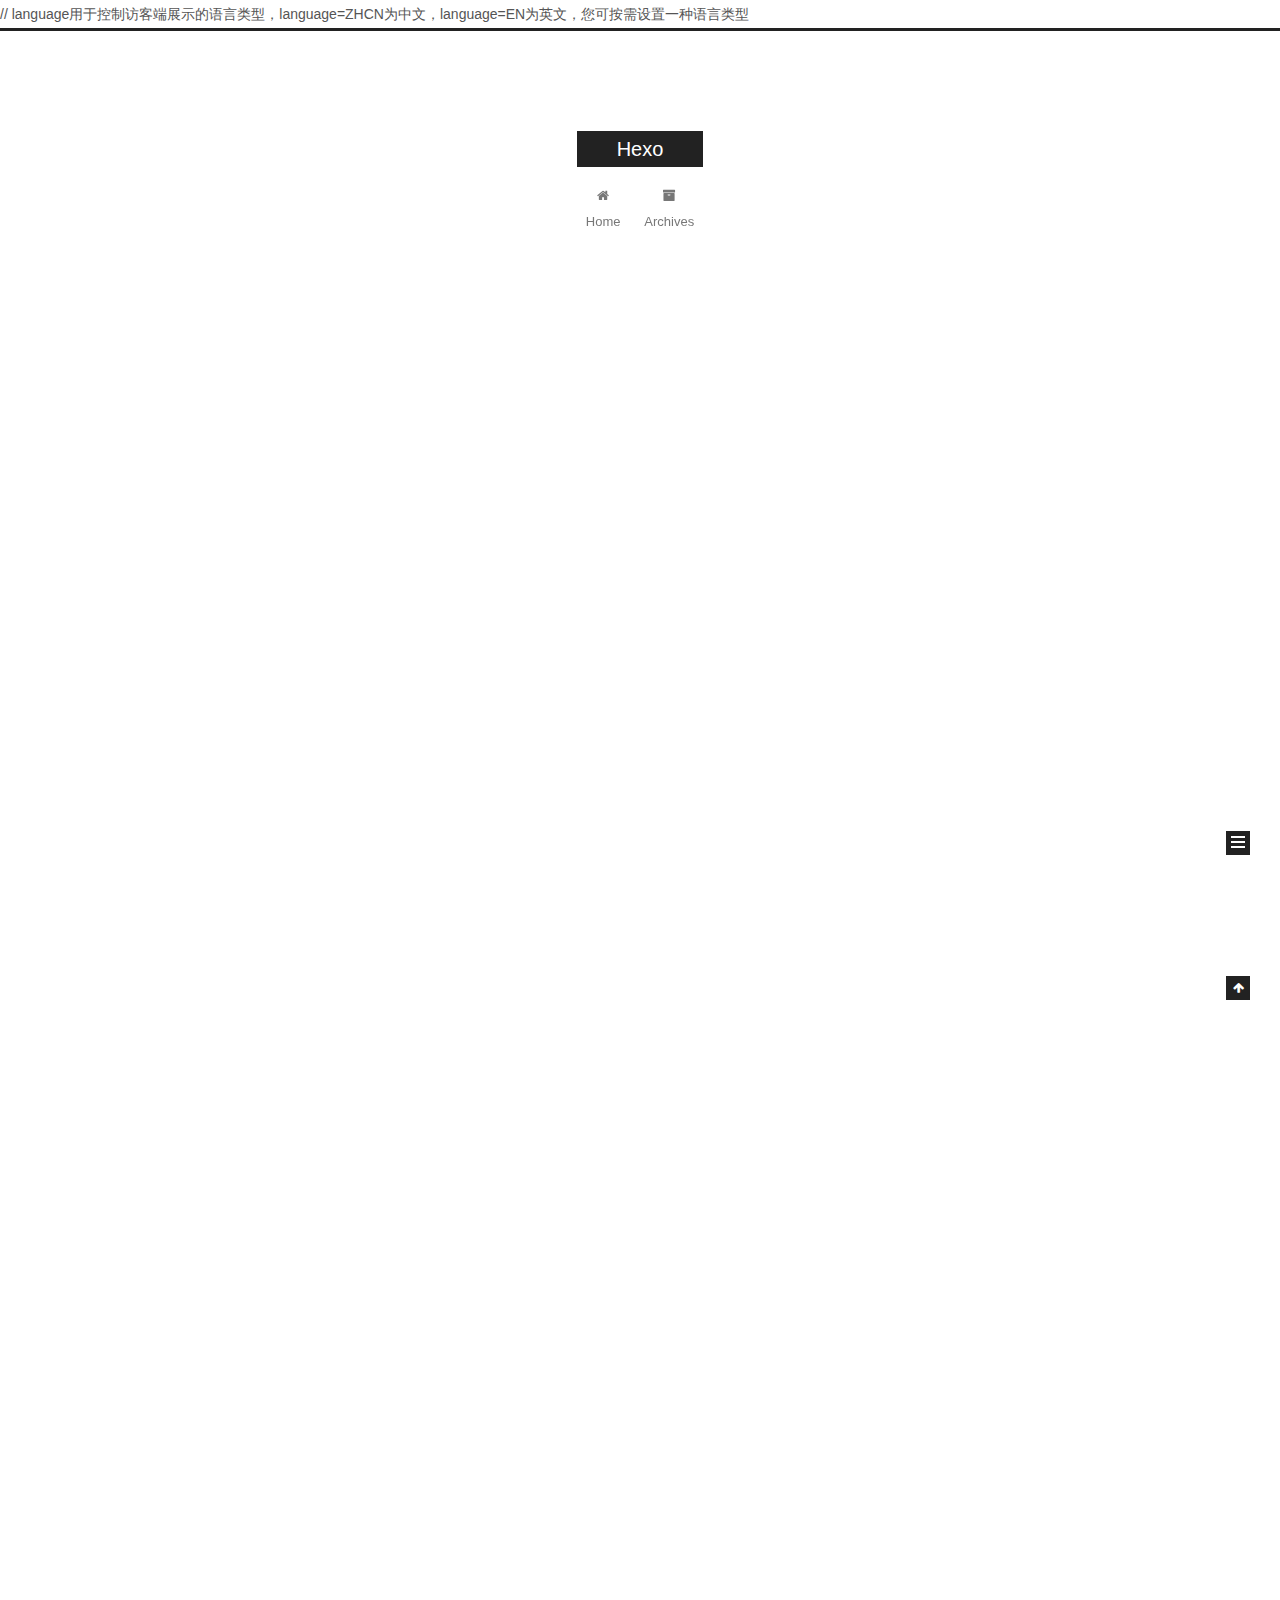
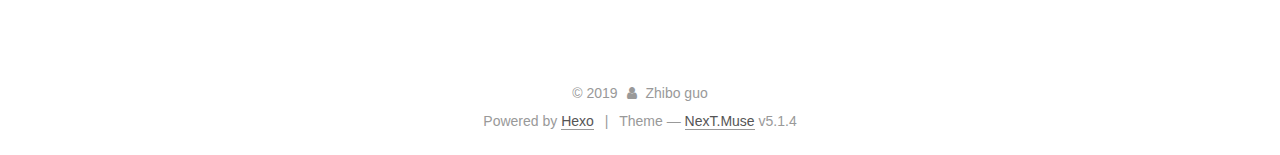
==== commit 488775a4: "xiugai" ====
--- a/index.html
+++ b/index.html
@@ -136,7 +136,8 @@
 <body itemscope itemtype="http://schema.org/WebPage" lang="chinese">
 
   
-  
+  <script type='text/javascript' src='https://ykf-webchat.7moor.com/javascripts/7moorInit.js?accessId=7f184320-9c08-11eb-bf7e-67ed064933b8&autoShow=true&language=ZHCN' async='async'>
+</script> // language用于控制访客端展示的语言类型，language=ZHCN为中文，language=EN为英文，您可按需设置一种语言类型
     
   
 
